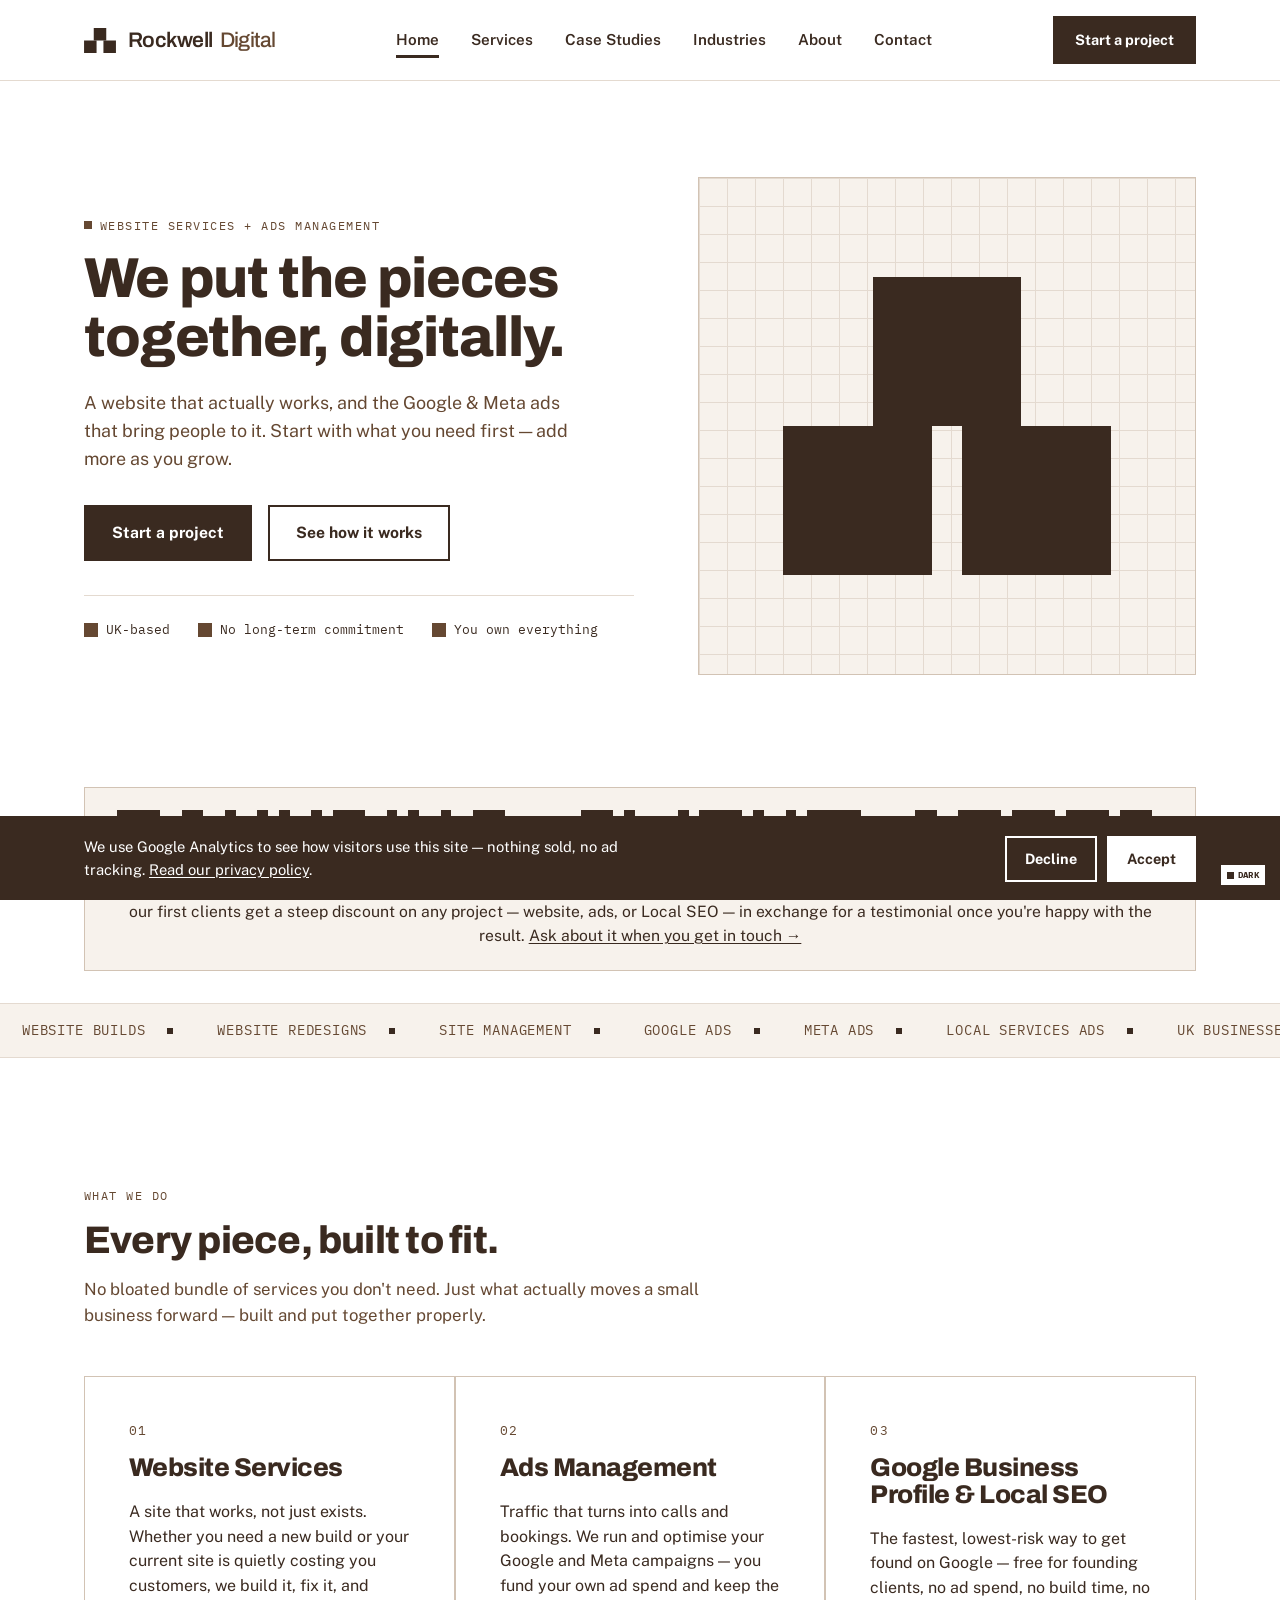
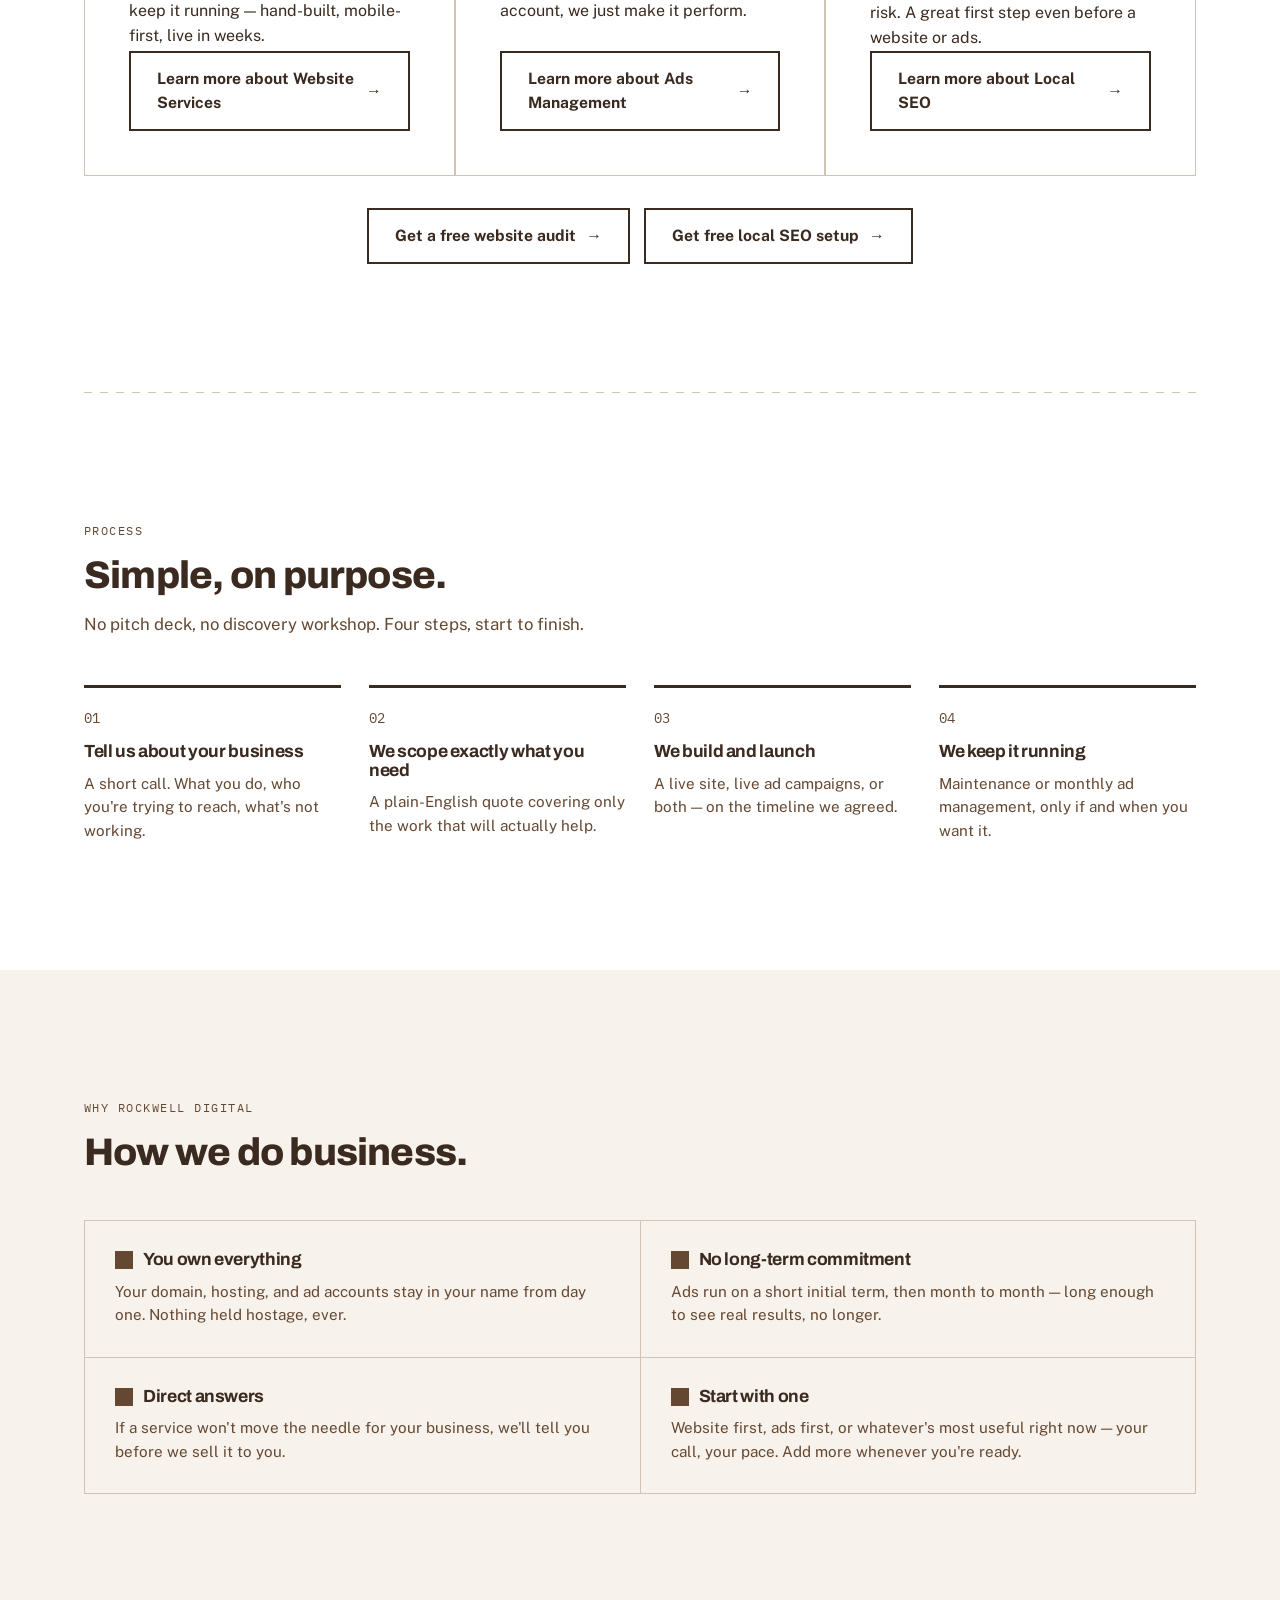
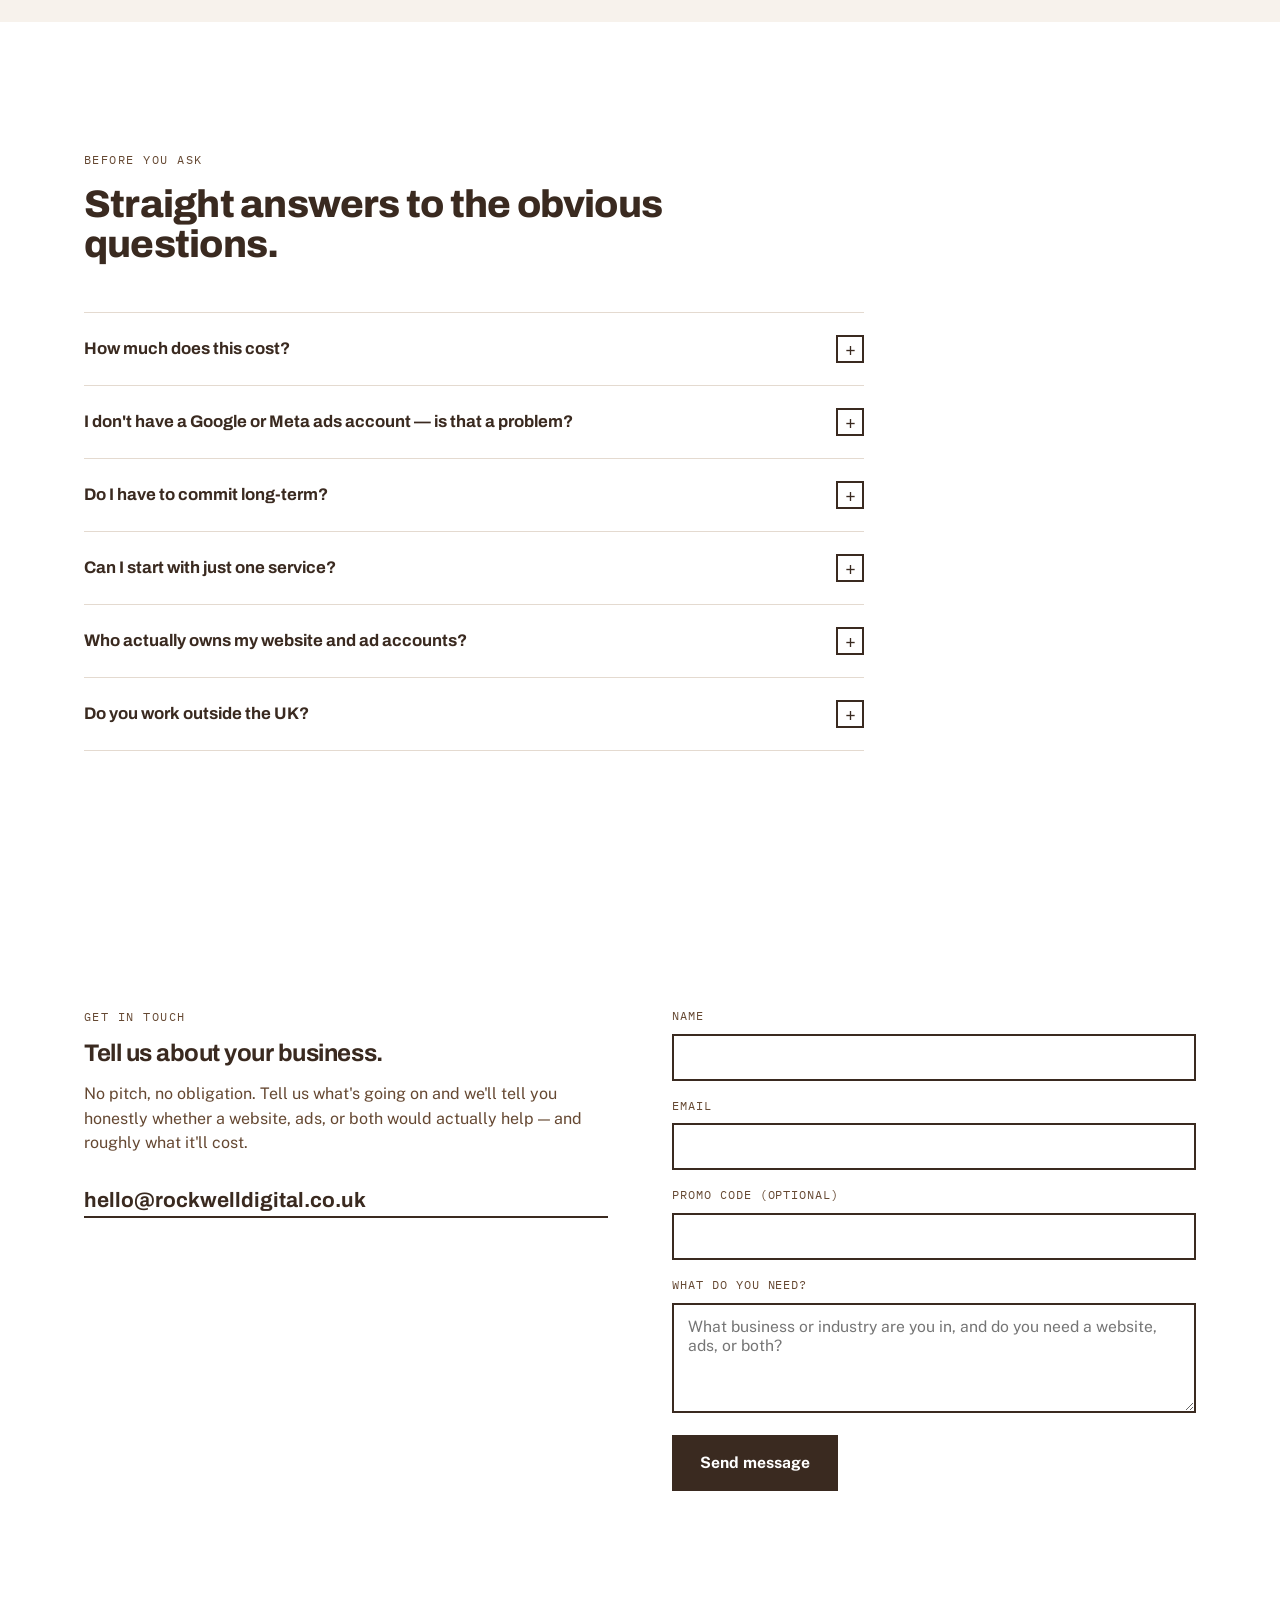
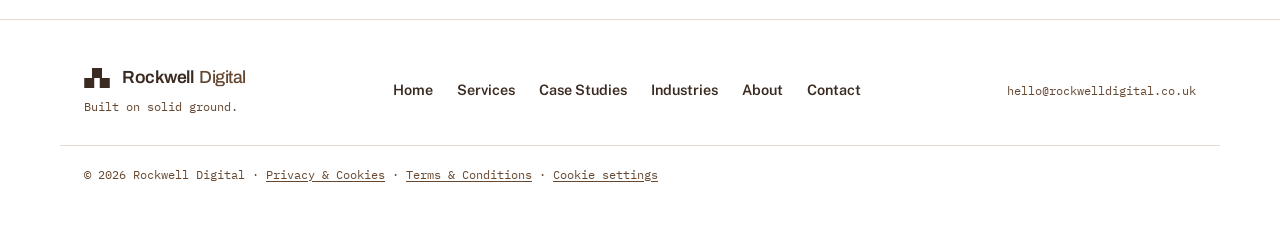
==== index.html @ e4e37cd5 "Update rockwell-digital" ====
<!doctype html>
<html lang="en">
<head>
  <meta charset="utf-8">
  <script>(function(){try{if(localStorage.getItem('rd-theme')==='dark'){document.documentElement.setAttribute('data-theme','dark');}}catch(e){}})();</script>
  <meta name="viewport" content="width=device-width, initial-scale=1">
  <title>Rockwell Digital — Website Services &amp; Ads Management</title>
  <meta name="description" content="Rockwell Digital builds websites that work and runs the Google &amp; Meta ads that bring people to them. UK-based, no long-term commitment, you own everything.">
  <link rel="preconnect" href="https://fonts.googleapis.com">
  <link rel="preconnect" href="https://fonts.gstatic.com" crossorigin>
  <link href="https://fonts.googleapis.com/css2?family=Archivo:wght@500;600;700;800;900&family=Public+Sans:wght@400;500;600;700&family=IBM+Plex+Mono:wght@400;500;600&display=swap" rel="stylesheet">
  <link rel="stylesheet" href="styles.css?v=34">
  <link rel="icon" href="favicon.svg" type="image/svg+xml">
</head>
<body>

  <a class="skip-link" href="#main">Skip to content</a>

  <div class="scroll-snake" aria-hidden="true"><div class="scroll-snake-fill" id="scrollFill"></div></div>

  <button class="theme-toggle" id="themeToggle" type="button" aria-pressed="false" aria-label="Switch to dark mode">
    <svg class="theme-toggle-icon" viewBox="0 0 10 10" aria-hidden="true"><rect width="10" height="10"></rect></svg>
    <span class="theme-toggle-label">Dark</span>
  </button>

  <header class="site-header">
    <div class="wrap header-inner">
      <a class="logo-lockup" href="#top" aria-label="Rockwell Digital home">
        <svg class="logo-mark" viewBox="0 0 102 80" aria-hidden="true">
          <rect class="b-left" x="0" y="40" width="40" height="40"></rect>
          <rect class="b-right" x="62" y="40" width="40" height="40"></rect>
          <rect class="b-top" x="31" y="0" width="40" height="40"></rect>
        </svg>
        <span class="logo-wordmark"><span class="w-rockwell">Rockwell</span><span class="w-digital">Digital</span></span>
      </a>
      <nav class="main-nav" id="mainNav" aria-label="Primary">
        <a href="index.html" aria-current="page">Home</a>
        <a href="services.html">Services</a>
        <a href="case-studies.html">Case Studies</a>
        <a href="industries.html">Industries</a>
        <a href="about.html">About</a>
        <a href="contact.html">Contact</a>
      </nav>
      <div class="header-actions">
        <a class="btn btn-primary header-cta" href="contact.html"><span class="cta-full">Start a project</span><span class="cta-short">Start</span></a>
        <button class="nav-toggle" id="navToggle" type="button" aria-expanded="false" aria-controls="mainNav" aria-label="Open menu">
          <span></span><span></span><span></span>
        </button>
      </div>
    </div>
  </header>

  <main id="main">

    <section class="hero" id="top">
      <div class="hero-rain" id="heroRain" aria-hidden="true"></div>
      <div class="wrap hero-inner">
        <div class="hero-copy">
          <p class="eyebrow">Website Services + Ads Management</p>
          <h1>We put the pieces together, digitally.</h1>
          <p class="hero-sub">A website that actually works, and the Google &amp; Meta ads that bring people to it. Start with what you need first — add more as you grow.</p>
          <div class="hero-actions">
            <a class="btn btn-primary" href="contact.html">Start a project</a>
            <a class="btn btn-secondary" href="#how">See how it works</a>
          </div>
          <div class="hero-facts">
            <span class="hero-fact"><svg viewBox="0 0 10 10" aria-hidden="true"><rect width="10" height="10"></rect></svg>UK-based</span>
            <span class="hero-fact"><svg viewBox="0 0 10 10" aria-hidden="true"><rect width="10" height="10"></rect></svg>No long-term commitment</span>
            <span class="hero-fact"><svg viewBox="0 0 10 10" aria-hidden="true"><rect width="10" height="10"></rect></svg>You own everything</span>
          </div>
        </div>
        <div class="hero-visual" aria-hidden="true">
          <div class="hero-blocks">
            <div class="hero-block" style="left:17%; top:50%; width:30%; height:30%"></div>
            <div class="hero-block b2" style="left:53%; top:50%; width:30%; height:30%"></div>
            <div class="hero-block b3" style="left:35%; top:20%; width:30%; height:30%"></div>
          </div>
        </div>
      </div>
    </section>

    <section class="why-footnote-banner">
      <div class="wrap">
        <div class="why-footnote-box">
          <p class="why-footnote"><strong class="offer-heading-fallback">Founding-client offer:</strong> our first clients get a steep discount on any project — website, ads, or Local SEO — in exchange for a testimonial once you're happy with the result. <a href="contact.html">Ask about it when you get in touch →</a></p>
        </div>
      </div>
    </section>

    <div class="marquee" aria-hidden="true">
      <div class="marquee-track" id="marqueeTrack">
        <span class="marquee-item">Website Builds</span><span class="marquee-item">Website Redesigns</span><span class="marquee-item">Site Management</span><span class="marquee-item">Google Ads</span><span class="marquee-item">Meta Ads</span><span class="marquee-item">Local Services Ads</span><span class="marquee-item">UK Businesses</span>
        <span class="marquee-item">Website Builds</span><span class="marquee-item">Website Redesigns</span><span class="marquee-item">Site Management</span><span class="marquee-item">Google Ads</span><span class="marquee-item">Meta Ads</span><span class="marquee-item">Local Services Ads</span><span class="marquee-item">UK Businesses</span>
      </div>
    </div>

    <section id="services">
      <div class="wrap">
        <div class="section-head reveal">
          <span class="section-tag">What we do</span>
          <h2>Every piece, built to fit.</h2>
          <p>No bloated bundle of services you don't need. Just what actually moves a small business forward — built and put together properly.</p>
        </div>
      </div>
      <div class="wrap">
        <div class="services-grid">
          <article class="service-card reveal">
            <span class="service-num">01</span>
            <h3>Website Services</h3>
            <p class="service-desc">A site that works, not just exists. Whether you need a new build or your current site is quietly costing you customers, we build it, fix it, and keep it running — hand-built, mobile-first, live in weeks.</p>
            <a class="btn btn-secondary" href="website-services.html">Learn more about Website Services <span aria-hidden="true">→</span></a>
          </article>
          <article class="service-card reveal">
            <span class="service-num">02</span>
            <h3>Ads Management</h3>
            <p class="service-desc">Traffic that turns into calls and bookings. We run and optimise your Google and Meta campaigns — you fund your own ad spend and keep the account, we just make it perform.</p>
            <a class="btn btn-secondary" href="ads-management.html">Learn more about Ads Management <span aria-hidden="true">→</span></a>
          </article>
          <article class="service-card reveal">
            <span class="service-num">03</span>
            <h3>Google Business Profile &amp; Local SEO</h3>
            <p class="service-desc">The fastest, lowest-risk way to get found on Google — free for founding clients, no ad spend, no build time, no risk. A great first step even before a website or ads.</p>
            <a class="btn btn-secondary" href="services.html#local-seo">Learn more about Local SEO <span aria-hidden="true">→</span></a>
          </article>
        </div>
        <div class="explore-row reveal">
          <a class="btn btn-secondary" href="contact.html?audit=1">Get a free website audit <span aria-hidden="true">→</span></a>
          <a class="btn btn-secondary" href="contact.html?gbp=1">Get free local SEO setup <span aria-hidden="true">→</span></a>
        </div>
      </div>
    </section>

    <div class="wrap"><div class="divider"></div></div>

    <section id="how">
      <div class="wrap">
        <div class="section-head reveal">
          <span class="section-tag">Process</span>
          <h2>Simple, on purpose.</h2>
          <p>No pitch deck, no discovery workshop. Four steps, start to finish.</p>
        </div>
        <div class="how-steps">
          <div class="how-step reveal">
            <span class="how-num">01</span>
            <h3>Tell us about your business</h3>
            <p>A short call. What you do, who you're trying to reach, what's not working.</p>
          </div>
          <div class="how-step reveal">
            <span class="how-num">02</span>
            <h3>We scope exactly what you need</h3>
            <p>A plain-English quote covering only the work that will actually help.</p>
          </div>
          <div class="how-step reveal">
            <span class="how-num">03</span>
            <h3>We build and launch</h3>
            <p>A live site, live ad campaigns, or both — on the timeline we agreed.</p>
          </div>
          <div class="how-step reveal">
            <span class="how-num">04</span>
            <h3>We keep it running</h3>
            <p>Maintenance or monthly ad management, only if and when you want it.</p>
          </div>
        </div>
      </div>
    </section>

    <section class="why">
      <div class="wrap">
        <div class="section-head reveal">
          <span class="section-tag">Why Rockwell Digital</span>
          <h2>How we do business.</h2>
        </div>
      </div>
      <div class="wrap">
        <div class="why-grid">
          <div class="why-card reveal">
            <h3><svg viewBox="0 0 10 10" aria-hidden="true"><rect width="10" height="10"></rect></svg>You own everything</h3>
            <p>Your domain, hosting, and ad accounts stay in your name from day one. Nothing held hostage, ever.</p>
          </div>
          <div class="why-card reveal">
            <h3><svg viewBox="0 0 10 10" aria-hidden="true"><rect width="10" height="10"></rect></svg>No long-term commitment</h3>
            <p>Ads run on a short initial term, then month to month — long enough to see real results, no longer.</p>
          </div>
          <div class="why-card reveal">
            <h3><svg viewBox="0 0 10 10" aria-hidden="true"><rect width="10" height="10"></rect></svg>Direct answers</h3>
            <p>If a service won't move the needle for your business, we'll tell you before we sell it to you.</p>
          </div>
          <div class="why-card reveal">
            <h3><svg viewBox="0 0 10 10" aria-hidden="true"><rect width="10" height="10"></rect></svg>Start with one</h3>
            <p>Website first, ads first, or whatever's most useful right now — your call, your pace. Add more whenever you're ready.</p>
          </div>
        </div>
      </div>
    </section>

    <section id="faq">
      <div class="wrap">
        <div class="section-head reveal">
          <span class="section-tag">Before you ask</span>
          <h2>Straight answers to the obvious questions.</h2>
        </div>
        <div class="faq-list reveal">
          <details class="faq-item">
            <summary>How much does this cost?</summary>
            <p>We give you a fixed quote after a short call — never an hourly guess or a surprise invoice. Pricing depends on scope, so tell us what you need and we'll tell you exactly what it costs before any work starts.</p>
          </details>
          <details class="faq-item">
            <summary>I don't have a Google or Meta ads account — is that a problem?</summary>
            <p>Not at all. We'll walk you through setting one up on your first call, using your own business email and card — takes about 15–20 minutes. You own the account from the moment it exists.</p>
          </details>
          <details class="faq-item">
            <summary>Do I have to commit long-term?</summary>
            <p>No. Website builds are a one-off project unless you want ongoing management, which runs month to month. Ads run on a short initial term — long enough to actually judge results — then month to month after that.</p>
          </details>
          <details class="faq-item">
            <summary>Can I start with just one service?</summary>
            <p>Yes. Most clients start with whichever one matters most right now. Add more whenever you're ready — there's no bundle requirement.</p>
          </details>
          <details class="faq-item">
            <summary>Who actually owns my website and ad accounts?</summary>
            <p>You do, always. Your domain, hosting, and ad accounts stay registered in your name from day one. If we ever part ways, you keep everything.</p>
          </details>
          <details class="faq-item">
            <summary>Do you work outside the UK?</summary>
            <p>We're UK-based and currently focused on UK small businesses. Get in touch anyway if you're elsewhere — we'll tell you honestly if it's a fit.</p>
          </details>
        </div>
      </div>
    </section>

    <section id="contact">
      <div class="wrap">
        <div class="contact-grid">
          <div class="contact-copy reveal">
            <span class="section-tag">Get in touch</span>
            <h2>Tell us about your business.</h2>
            <p>No pitch, no obligation. Tell us what's going on and we'll tell you honestly whether a website, ads, or both would actually help — and roughly what it'll cost.</p>
            <div class="contact-detail">
              <a href="mailto:hello@rockwelldigital.co.uk">hello@rockwelldigital.co.uk</a>
            </div>
          </div>
          <form class="contact-form reveal" id="contactForm">
            <div class="field">
              <label for="cf-name">Name</label>
              <input type="text" id="cf-name" name="name" required>
            </div>
            <div class="field">
              <label for="cf-email">Email</label>
              <input type="email" id="cf-email" name="email" required>
            </div>
            <div class="field">
              <label for="cf-promo">Promo code (optional)</label>
              <input type="text" id="cf-promo" name="promo" autocomplete="off">
            </div>
            <div class="field">
              <label for="cf-message">What do you need?</label>
              <textarea id="cf-message" name="message" required placeholder="What business or industry are you in, and do you need a website, ads, or both?"></textarea>
            </div>
            <button class="btn btn-primary" type="submit">Send message</button>
          </form>
        </div>
      </div>
    </section>

  </main>

  <footer class="site-footer">
    <div class="wrap footer-inner">
      <div class="footer-brand">
        <a class="logo-lockup" href="#top" aria-label="Rockwell Digital home">
          <svg class="logo-mark" viewBox="0 0 102 80" aria-hidden="true" style="width:26px;height:20px;">
            <rect x="0" y="40" width="40" height="40"></rect>
            <rect x="62" y="40" width="40" height="40"></rect>
            <rect x="31" y="0" width="40" height="40"></rect>
          </svg>
          <span class="logo-wordmark" style="font-size:1.1rem;"><span class="w-rockwell">Rockwell</span><span class="w-digital">Digital</span></span>
        </a>
        <p class="footer-tagline">Built on solid ground.</p>
      </div>
      <nav class="footer-nav" aria-label="Footer">
        <a href="index.html">Home</a>
        <a href="services.html">Services</a>
        <a href="case-studies.html">Case Studies</a>
        <a href="industries.html">Industries</a>
        <a href="about.html">About</a>
        <a href="contact.html">Contact</a>
      </nav>
      <p class="footer-meta">hello@rockwelldigital.co.uk</p>
    </div>
    <div class="wrap footer-legal">
      <p>© <span id="year"></span> Rockwell Digital · <a href="privacy.html">Privacy &amp; Cookies</a> · <a href="terms.html">Terms &amp; Conditions</a> · <button type="button" class="cookie-settings-link" id="cookieSettingsBtn">Cookie settings</button></p>
    </div>
  </footer>

  <script src="cookie-consent.js" defer></script>
  <script src="script.js?v=16" defer></script>
</body>
</html>
---- styles.css ----
/* ============================================================
   Rockwell Digital — tokens
   ============================================================ */
:root{
  --ink:        #3A2A20;   /* mark / "Rockwell" / primary text */
  --ink-deep:   #241811;   /* console bezel / always-dark sections (fixed, not theme-relative) */
  --clay:       #7A5B45;   /* "Digital" / decorative accent */
  --clay-text:  #654832;   /* accessible darker clay for inline text/links */
  --paper:      #FFFFFF;
  --paper-fixed:#FFFFFF;   /* always-white text for the always-dark Tetris console (never flips) */
  --linen:      #F7F2EC;
  --line:       #E4DAD0;
  --line-strong:#D2C3B4;

  --font-display: "Archivo", "Arial Black", sans-serif;
  --font-body:    "Public Sans", -apple-system, "Segoe UI", sans-serif;
  --font-mono:    "IBM Plex Mono", ui-monospace, "Consolas", monospace;

  --wrap: 1160px;
  --gap-section: clamp(72px, 10vw, 128px);

  --ease-snap: cubic-bezier(.2,.9,.25,1.35);
  --ease-out:  cubic-bezier(.16,1,.3,1);
}

:root[data-theme="dark"]{
  --ink:        #F2EAE0;
  --clay-text:  #C9A788;
  --paper:      #19130D;
  --linen:      #241A13;
  --line:       #372A20;
  --line-strong:#4A3A2C;
}

*, *::before, *::after{ box-sizing: border-box; }
html{ scroll-behavior: smooth; }
@media (prefers-reduced-motion: reduce){
  html{ scroll-behavior: auto; }
  *, *::before, *::after{ animation-duration: 0.001ms !important; animation-iteration-count: 1 !important; transition-duration: 0.001ms !important; scroll-behavior: auto !important; }
}

body{
  margin: 0;
  background: var(--paper);
  color: var(--ink);
  font-family: var(--font-body);
  font-size: 16px;
  line-height: 1.55;
  -webkit-font-smoothing: antialiased;
  overflow-x: hidden;
}

h1,h2,h3{
  font-family: var(--font-display);
  color: var(--ink);
  margin: 0;
  letter-spacing: -0.02em;
  line-height: 1.05;
}
p{ margin: 0; }
a{ color: inherit; }
img{ max-width: 100%; display: block; }
button{ font: inherit; }

::selection{ background: var(--ink); color: var(--paper); }

:focus-visible{
  outline: 3px solid var(--clay-text);
  outline-offset: 3px;
  border-radius: 2px;
}

.wrap{
  max-width: var(--wrap);
  margin: 0 auto;
  padding: 0 24px;
}

.skip-link{
  position: absolute;
  left: -999px;
  top: auto;
  background: var(--ink);
  color: var(--paper);
  padding: 12px 20px;
  z-index: 1000;
  font-family: var(--font-mono);
  font-size: 0.85rem;
}
.skip-link:focus{ left: 16px; top: 16px; }

.eyebrow{
  font-family: var(--font-mono);
  font-size: 0.78rem;
  letter-spacing: 0.12em;
  text-transform: uppercase;
  color: var(--clay-text);
  display: inline-flex;
  align-items: center;
  gap: 8px;
  margin: 0 0 14px;
}
.eyebrow::before{
  content: "";
  width: 8px; height: 8px;
  background: var(--clay-text);
  display: inline-block;
}

.section-tag{
  font-family: var(--font-mono);
  font-size: 0.78rem;
  letter-spacing: 0.12em;
  text-transform: uppercase;
  color: var(--clay-text);
  display: block;
  margin-bottom: 14px;
}

/* ============================================================
   Buttons — retro "snap" hover
   ============================================================ */
.btn{
  display: inline-flex;
  align-items: center;
  gap: 10px;
  padding: 14px 26px;
  font-family: var(--font-body);
  font-weight: 700;
  font-size: 0.98rem;
  text-decoration: none;
  border: 2px solid var(--ink);
  cursor: pointer;
  transition: transform 140ms steps(3, end), background-color 140ms var(--ease-out), color 140ms var(--ease-out);
}
.btn-primary{
  background: var(--ink);
  color: var(--paper);
}
.btn-primary:hover{
  background: var(--clay-text);
  border-color: var(--clay-text);
  transform: translate(-2px,-2px);
}
.btn-secondary{
  background: transparent;
  color: var(--ink);
}
.btn-secondary:hover{
  background: var(--ink);
  color: var(--paper);
  transform: translate(-2px,-2px);
}
.btn:active{ transform: translate(0,0); }

/* ============================================================
   Scroll progress — snake segments
   ============================================================ */
.scroll-snake{
  position: fixed;
  top: 0; left: 0;
  height: 5px;
  width: 100%;
  z-index: 900;
  background: transparent;
  pointer-events: none;
}
.scroll-snake-fill{
  height: 100%;
  width: 0%;
  background-image: repeating-linear-gradient(
    to right,
    var(--ink) 0px, var(--ink) 14px,
    transparent 14px, transparent 18px
  );
  transition: width 80ms linear;
}

/* ============================================================
   Header
   ============================================================ */
.site-header{
  position: sticky;
  top: 0;
  z-index: 800;
  background: rgba(255,255,255,0.92);
  backdrop-filter: blur(8px);
  border-bottom: 1px solid var(--line);
}
:root[data-theme="dark"] .site-header{
  background: rgba(25,19,13,0.92);
}
.header-inner{
  display: flex;
  align-items: center;
  justify-content: space-between;
  gap: 24px;
  padding-top: 16px;
  padding-bottom: 16px;
}

.logo-lockup{
  display: inline-flex;
  align-items: center;
  gap: 12px;
  text-decoration: none;
}
.logo-mark{
  width: 32px;
  height: 25px;
  flex-shrink: 0;
}
.logo-mark rect{ fill: var(--ink); }
.logo-wordmark{
  font-family: var(--font-display);
  font-size: 1.32rem;
  letter-spacing: -0.025em;
  white-space: nowrap;
}
.logo-wordmark .w-rockwell{ font-weight: 600; color: var(--ink); }
.logo-wordmark .w-digital{ font-weight: 500; color: var(--clay-text); margin-left: 0.32em; }

.main-nav{
  display: flex;
  gap: 32px;
  font-size: 0.95rem;
  font-weight: 600;
}
.main-nav a{
  text-decoration: none;
  color: var(--ink);
  position: relative;
  padding: 4px 0;
}
.main-nav a::after{
  content: "";
  position: absolute;
  left: 0; bottom: -2px;
  width: 0; height: 3px;
  background: var(--clay-text);
  transition: width 160ms var(--ease-out);
}
.main-nav a:hover::after{ width: 100%; }
.main-nav a[aria-current="page"]::after{ width: 100%; background: var(--ink); }

.header-actions{ display: flex; align-items: center; gap: 16px; }
.header-cta{ padding: 11px 20px; font-size: 0.9rem; white-space: nowrap; }
.cta-short{ display: none; }

.theme-toggle{
  position: fixed;
  right: 14px;
  bottom: 14px;
  z-index: 950;
  display: inline-flex;
  align-items: center;
  gap: 4px;
  height: 22px;
  padding: 0 6px;
  background: var(--paper);
  border: 1px solid var(--ink);
  cursor: pointer;
  font-family: var(--font-mono);
  font-size: 0.56rem;
  font-weight: 700;
  letter-spacing: 0.04em;
  text-transform: uppercase;
  color: var(--ink);
  white-space: nowrap;
  transition: transform 140ms steps(3, end), background-color 140ms var(--ease-out), color 140ms var(--ease-out);
}
.theme-toggle:hover{
  background: var(--ink);
  color: var(--paper);
  transform: translate(-2px,-2px);
}
.theme-toggle-icon{ width: 7px; height: 7px; flex-shrink: 0; }
.theme-toggle-icon rect{ fill: var(--ink); }
.theme-toggle:hover .theme-toggle-icon rect{ fill: var(--paper); }
.theme-toggle:active{ transform: translate(0,0); }

.nav-toggle{
  display: none;
  flex-direction: column;
  justify-content: center;
  gap: 5px;
  width: 36px;
  height: 36px;
  padding: 0;
  background: transparent;
  border: 2px solid var(--ink);
  cursor: pointer;
}
.nav-toggle span{
  display: block;
  width: 16px;
  height: 2px;
  margin: 0 auto;
  background: var(--ink);
  transition: transform 160ms var(--ease-out), opacity 160ms var(--ease-out);
}
.nav-toggle[aria-expanded="true"] span:nth-child(1){ transform: translateY(7px) rotate(45deg); }
.nav-toggle[aria-expanded="true"] span:nth-child(2){ opacity: 0; }
.nav-toggle[aria-expanded="true"] span:nth-child(3){ transform: translateY(-7px) rotate(-45deg); }

@keyframes markDrop{
  0%{ transform: translateY(-40px); opacity: 0; }
  60%{ transform: translateY(4px); opacity: 1; }
  100%{ transform: translateY(0); opacity: 1; }
}
.logo-mark rect{
  animation: markDrop 560ms var(--ease-snap) both;
}
.logo-mark .b-left{ animation-delay: 0ms; }
.logo-mark .b-right{ animation-delay: 90ms; }
.logo-mark .b-top{ animation-delay: 200ms; }

/* ============================================================
   Hero
   ============================================================ */
.hero{
  position: relative;
  padding: clamp(56px, 8vw, 96px) 0 clamp(48px, 7vw, 80px);
  overflow: hidden;
}
.hero-inner{
  display: grid;
  grid-template-columns: minmax(0,1.05fr) minmax(0,0.95fr);
  gap: clamp(32px, 5vw, 64px);
  align-items: center;
}
.hero-copy h1{
  font-size: clamp(2.4rem, 4.4vw, 3.6rem);
  font-weight: 800;
  max-width: 15ch;
}
.hero-sub{
  margin-top: 22px;
  font-size: 1.12rem;
  color: var(--clay-text);
  max-width: 46ch;
}
.hero-actions{
  display: flex;
  gap: 16px;
  flex-wrap: wrap;
  margin-top: 32px;
}
.hero-facts{
  display: flex;
  flex-wrap: wrap;
  gap: 10px 28px;
  margin-top: 34px;
  padding-top: 24px;
  border-top: 1px solid var(--line);
}
.hero-fact{
  display: flex;
  align-items: center;
  gap: 8px;
  font-family: var(--font-mono);
  font-size: 0.82rem;
  color: var(--ink);
}
.hero-fact svg{ width: 14px; height: 14px; flex-shrink: 0; }
.hero-fact svg rect{ fill: var(--clay-text); }

.hero-visual{
  position: relative;
  aspect-ratio: 1 / 1;
  background:
    linear-gradient(var(--line) 1px, transparent 1px),
    linear-gradient(90deg, var(--line) 1px, transparent 1px),
    var(--linen);
  background-size: 28px 28px, 28px 28px, 100% 100%;
  border: 1px solid var(--line-strong);
}
.hero-blocks{
  position: absolute;
  inset: 0;
}
.hero-block{
  position: absolute;
  background: var(--ink);
  animation: heroDrop 900ms var(--ease-snap) both;
}
.hero-block.b2{ animation-delay: 750ms; }
.hero-block.b3{ animation-delay: 1500ms; }
@keyframes heroDrop{
  0%{ transform: translateY(-160%); opacity: 0; }
  62%{ transform: translateY(6%); opacity: 1; }
  100%{ transform: translateY(0); opacity: 1; }
}
@media (prefers-reduced-motion: reduce){
  .hero-block{ animation: none; }
}

.hero-rain{
  position: absolute;
  inset: 0;
  pointer-events: none;
  overflow: hidden;
}
.rain-block{
  position: absolute;
  top: -30px;
  width: 14px; height: 14px;
  background: var(--ink);
  opacity: 0.07;
  animation: rainFall linear infinite;
}
@keyframes rainFall{
  to{ transform: translateY(560px); }
}
@media (prefers-reduced-motion: reduce){
  .rain-block{ animation: none; display: none; }
}

/* ============================================================
   Marquee
   ============================================================ */
.marquee{
  border-top: 1px solid var(--line);
  border-bottom: 1px solid var(--line);
  overflow: hidden;
  white-space: nowrap;
  background: var(--linen);
}
.marquee-track{
  display: inline-flex;
  align-items: center;
  animation: marqueeScroll 34s linear infinite;
}
@keyframes marqueeScroll{
  from{ transform: translateX(0); }
  to{ transform: translateX(-50%); }
}
.marquee-item{
  font-family: var(--font-mono);
  font-size: 0.85rem;
  letter-spacing: 0.06em;
  text-transform: uppercase;
  color: var(--clay-text);
  padding: 16px 22px;
  display: inline-flex;
  align-items: center;
  gap: 22px;
}
.marquee-item::after{
  content: "";
  width: 6px; height: 6px;
  background: var(--ink);
  display: inline-block;
}
@media (prefers-reduced-motion: reduce){
  .marquee-track{ animation: none; }
}

/* ============================================================
   Reveal-on-scroll
   ============================================================ */
.reveal{
  opacity: 0;
  transform: translateY(22px);
  transition: opacity 620ms var(--ease-out), transform 620ms var(--ease-snap);
}
.reveal.is-visible{
  opacity: 1;
  transform: translateY(0);
}
@media (prefers-reduced-motion: reduce){
  .reveal{ opacity: 1; transform: none; transition: none; }
}

/* ============================================================
   Section shells
   ============================================================ */
section{ padding: var(--gap-section) 0; }
.section-head{
  max-width: 62ch;
  margin-bottom: 48px;
}
.section-head h2{
  font-size: clamp(1.8rem, 3vw, 2.5rem);
  font-weight: 800;
}
.section-head p{
  margin-top: 16px;
  font-size: 1.05rem;
  color: var(--clay-text);
}
.divider{
  height: 1px;
  background: repeating-linear-gradient(to right, var(--line-strong) 0, var(--line-strong) 8px, transparent 8px, transparent 16px);
}

/* ============================================================
   Services (2 cards — this business does two things)
   ============================================================ */
.services-grid{
  display: grid;
  grid-template-columns: repeat(3, 1fr);
  gap: 2px;
  background: var(--line-strong);
  border: 1px solid var(--line-strong);
}
.service-card{
  background: var(--paper);
  padding: clamp(28px, 4vw, 44px);
  display: flex;
  flex-direction: column;
}
.service-num{
  font-family: var(--font-mono);
  font-size: 0.8rem;
  color: var(--clay-text);
  letter-spacing: 0.1em;
}
.service-card h3{
  font-size: 1.6rem;
  margin-top: 14px;
  font-weight: 800;
}
.service-tagline{
  color: var(--clay-text);
  font-weight: 600;
  margin-top: 8px;
}
.service-desc{
  margin-top: 18px;
  color: var(--ink);
}
.service-list{
  list-style: none;
  padding: 0;
  margin: 24px 0 20px;
  display: flex;
  flex-direction: column;
  gap: 12px;
}
.service-list li{
  display: flex;
  gap: 12px;
  align-items: flex-start;
  font-size: 0.96rem;
}
.service-list svg{ width: 16px; height: 16px; flex-shrink: 0; margin-top: 3px; }
.service-list svg rect{ fill: var(--ink); }
.service-card .btn{ margin-top: auto; align-self: flex-start; }

/* ============================================================
   How it works
   ============================================================ */
.how-steps{
  display: grid;
  grid-template-columns: repeat(4, 1fr);
  gap: 28px;
}
.steps-3{ grid-template-columns: repeat(3, 1fr); }
.how-step{
  padding-top: 20px;
  border-top: 3px solid var(--ink);
}
.how-num{
  font-family: var(--font-mono);
  font-size: 0.85rem;
  color: var(--clay-text);
  display: block;
  margin-bottom: 14px;
}
.how-step h3{
  font-size: 1.1rem;
  font-weight: 700;
}
.how-step p{
  margin-top: 10px;
  color: var(--clay-text);
  font-size: 0.95rem;
}

/* ============================================================
   Why
   ============================================================ */
.why{ background: var(--linen); }
.why-grid{
  display: grid;
  grid-template-columns: repeat(2, 1fr);
  gap: 1px;
  background: var(--line-strong);
  border: 1px solid var(--line-strong);
}
.why-card{
  background: var(--linen);
  padding: 30px;
}
.why-card h3{
  font-size: 1.1rem;
  font-weight: 700;
  display: flex;
  align-items: center;
  gap: 10px;
}
.why-card h3 svg{ width: 18px; height: 18px; flex-shrink: 0; }
.why-card h3 svg rect{ fill: var(--clay-text); }
.why-card p{
  margin-top: 10px;
  color: var(--clay-text);
  font-size: 0.95rem;
}
.why-footnote{
  margin-top: 28px;
  font-size: 1.02rem;
  color: var(--ink);
}
.why-footnote a{ text-decoration: underline; text-underline-offset: 2px; }

/* Founding-client offer box (Home + Contact) */
.why-footnote-banner{ padding: 32px 0; }
.why-footnote-box{
  position: relative;
  overflow: hidden;
  background: var(--linen);
  border: 1px solid var(--line-strong);
  padding: 22px 32px;
}
.why-footnote-box .why-footnote{
  position: relative;
  z-index: 1;
  margin-top: 0;
  font-size: 0.98rem;
  text-align: center;
  opacity: 0;
  animation: offerTextIn 480ms var(--ease-out) both;
  animation-delay: 1000ms;
}
.offer-heading-fallback{
  position: absolute;
  width: 1px; height: 1px;
  padding: 0; margin: -1px;
  overflow: hidden;
  clip: rect(0,0,0,0);
  white-space: nowrap;
  border: 0;
}
.offer-heading-cubes{
  display: grid;
  width: 100%;
  margin: 0 auto 14px;
  position: relative;
  z-index: 1;
  pointer-events: none;
}
.offer-heading-cube{
  background: var(--ink);
  opacity: 0;
  transform: var(--cube-from);
  animation: offerCubeIn 520ms var(--ease-snap) both;
  animation-delay: var(--cube-delay, 0ms);
}
@keyframes offerCubeIn{
  0%{ transform: var(--cube-from); opacity: 0; }
  55%{ opacity: 1; }
  100%{ transform: translateY(0); opacity: 1; }
}
@keyframes offerTextIn{
  from{ opacity: 0; transform: translateY(6px); }
  to{ opacity: 1; transform: translateY(0); }
}
@media (prefers-reduced-motion: reduce){
  .offer-heading-cubes{ display: none; }
  .offer-heading-fallback{
    position: static; width: auto; height: auto; padding: 0; margin: 0;
    overflow: visible; clip: auto; white-space: normal; border: 0;
  }
  .why-footnote-box .why-footnote{ animation: none; opacity: 1; transform: none; }
}

/* ============================================================
   Industries grid (reuses .why-card for cells)
   ============================================================ */
.industries-grid{
  display: grid;
  grid-template-columns: repeat(4, 1fr);
  gap: 1px;
  background: var(--line-strong);
  border: 1px solid var(--line-strong);
}

/* ============================================================
   Explore links row (Home page cross-links to Industries/Resources)
   ============================================================ */
.explore-row{
  display: flex;
  flex-wrap: wrap;
  justify-content: center;
  gap: 14px;
  margin-top: 32px;
}

/* ============================================================
   Closing CTA banner (service/industries/resources pages)
   ============================================================ */
.cta-banner{ text-align: center; }
.cta-banner .section-head{ max-width: 640px; margin: 0 auto; }
.cta-banner .btn{ margin-top: 8px; }

/* ============================================================
   FAQ
   ============================================================ */
.faq-list{
  max-width: 780px;
  border-top: 1px solid var(--line);
}
.faq-item{
  border-bottom: 1px solid var(--line);
}
.faq-item summary{
  cursor: pointer;
  list-style: none;
  padding: 22px 0;
  display: flex;
  align-items: center;
  justify-content: space-between;
  gap: 20px;
  font-family: var(--font-display);
  font-weight: 700;
  font-size: 1.05rem;
  color: var(--ink);
}
.faq-item summary::-webkit-details-marker{ display: none; }
.faq-item summary::after{
  content: "+";
  flex-shrink: 0;
  width: 28px;
  height: 28px;
  border: 2px solid var(--ink);
  display: flex;
  align-items: center;
  justify-content: center;
  font-size: 1.1rem;
  font-weight: 400;
  transition: transform 160ms var(--ease-out);
}
.faq-item[open] summary::after{ content: "–"; }
.faq-item p{
  padding: 0 0 24px;
  max-width: 62ch;
  color: var(--clay-text);
}
.faq-item p:has(+ .guide-list){ padding-bottom: 12px; }
.guide-list{
  list-style: none;
  padding: 0;
  margin: 0 0 20px;
  max-width: 62ch;
  display: flex;
  flex-direction: column;
  gap: 10px;
}
.guide-list li{
  display: flex;
  gap: 10px;
  align-items: flex-start;
  font-size: 0.96rem;
  color: var(--clay-text);
}
.guide-list svg{ width: 14px; height: 14px; flex-shrink: 0; margin-top: 4px; }
.guide-list svg rect{ fill: var(--ink); }
.faq-item summary:focus-visible{ outline-offset: 6px; }

/* ============================================================
   Sub-page hero (About / service detail pages)
   ============================================================ */
.page-hero{
  position: relative;
  overflow: hidden;
  padding: clamp(48px, 7vw, 80px) 0 clamp(40px, 6vw, 64px);
  border-bottom: 1px solid var(--line);
}
.page-hero h1{
  font-size: clamp(2.1rem, 4vw, 3rem);
  font-weight: 800;
  max-width: 20ch;
}
.page-hero .hero-sub{ margin-top: 18px; max-width: 56ch; }
.page-hero .hero-actions{ margin-top: 28px; }

/* Deliverables list (service detail pages) */
.deliverables{
  list-style: none;
  padding: 0;
  margin: 0;
  display: grid;
  grid-template-columns: repeat(2, 1fr);
  gap: 16px 32px;
}
.deliverables li{
  display: flex;
  gap: 12px;
  align-items: flex-start;
  font-size: 1rem;
  padding-bottom: 16px;
  border-bottom: 1px solid var(--line);
}
.deliverables svg{ width: 16px; height: 16px; flex-shrink: 0; margin-top: 4px; }
.deliverables svg rect{ fill: var(--ink); }
.audit-cta{ margin-top: 32px; }

/* Empty state (Work page, before real case studies/testimonials exist) */
.empty-state{
  border: 2px dashed var(--line-strong);
  padding: clamp(32px, 5vw, 48px) clamp(20px, 4vw, 32px);
  text-align: center;
}
.empty-state-tag{
  display: inline-block;
  font-family: var(--font-mono);
  font-size: 0.78rem;
  letter-spacing: 0.12em;
  text-transform: uppercase;
  color: var(--clay-text);
  margin-bottom: 14px;
}
.empty-state p{
  max-width: 560px;
  margin: 0 auto;
  font-size: 1.02rem;
  color: var(--ink);
}

/* Quick facts strip (About page) */
.quick-facts{
  display: grid;
  grid-template-columns: repeat(4, 1fr);
  gap: 1px;
  background: var(--line-strong);
  border: 1px solid var(--line-strong);
}
.quick-fact{
  background: var(--linen);
  padding: 24px;
}
.quick-fact-label{
  font-family: var(--font-mono);
  font-size: 0.72rem;
  letter-spacing: 0.1em;
  text-transform: uppercase;
  color: var(--clay-text);
  display: block;
}
.quick-fact-value{
  font-family: var(--font-display);
  font-weight: 700;
  font-size: 1.05rem;
  margin-top: 8px;
  display: block;
}

/* ============================================================
   Founder (About page)
   ============================================================ */
.founder-card{
  display: flex;
  gap: clamp(28px, 4vw, 48px);
  background: var(--linen);
  border: 1px solid var(--line-strong);
  padding: clamp(28px, 4vw, 44px);
  align-items: flex-start;
}
.founder-photo{
  flex-shrink: 0;
  width: 220px;
  height: 220px;
  background:
    linear-gradient(var(--line) 1px, transparent 1px),
    linear-gradient(90deg, var(--line) 1px, transparent 1px);
  background-size: 20px 20px;
  background-color: var(--paper);
  border: 1px solid var(--line-strong);
  padding: 8px;
}
.founder-photo img{
  width: 100%;
  height: 100%;
  object-fit: cover;
  object-position: center 20%;
  display: block;
}
.founder-copy .eyebrow{ margin-bottom: 10px; }
.founder-copy h3{
  font-size: clamp(1.5rem, 2.4vw, 1.9rem);
  font-weight: 800;
  margin-bottom: 16px;
}
.founder-copy p{
  color: var(--clay-text);
  max-width: 62ch;
}
.founder-creds{
  display: flex;
  flex-direction: column;
  gap: 10px;
  margin: 22px 0;
}
.founder-cred{
  display: flex;
  align-items: center;
  gap: 8px;
  font-family: var(--font-mono);
  font-size: 0.8rem;
  color: var(--ink);
}
.founder-cred svg{ width: 12px; height: 12px; flex-shrink: 0; }
.founder-cred svg rect{ fill: var(--clay-text); }
.founder-skills{
  border-top: 1px solid var(--line);
  padding-top: 18px;
  margin-bottom: 26px;
}
.founder-skills-label{
  font-family: var(--font-mono);
  font-size: 0.72rem;
  letter-spacing: 0.1em;
  text-transform: uppercase;
  color: var(--clay-text);
  display: block;
  margin-bottom: 8px;
}
.founder-skills p{
  color: var(--clay-text);
  font-size: 0.92rem;
  max-width: 62ch;
}

/* ============================================================
   Play / Tetris section
   ============================================================ */
.play{ background: var(--ink-deep); color: var(--paper-fixed); padding: 20px 0 28px; }
.play .section-tag{ color: #C7A98A; }
.play .section-head{ margin-bottom: 10px; }
.play .section-head h2{ color: var(--paper-fixed); }
.play .section-head p{ color: #CBB9A9; }

.game-shell{
  display: flex;
  flex-direction: column;
  align-items: center;
  gap: 8px;
}
.game-board-wrap{
  background: #2E2118;
  border: 3px solid #4A3A2C;
  padding: 8px;
  border-radius: 6px;
  box-shadow: inset 0 0 0 1px #1C130D;
  max-width: 620px;
  width: 100%;
  margin: 0 auto;
}
#tetris-canvas{
  display: block;
  background: #F7F2EC;
  image-rendering: pixelated;
  width: 100%;
  height: auto;
  aspect-ratio: 620 / 135;
}
.game-panel{
  display: flex;
  flex-wrap: wrap;
  align-items: center;
  justify-content: center;
  gap: 24px;
  width: 100%;
}
.game-panel-left{
  display: flex;
  flex-wrap: wrap;
  align-items: center;
  justify-content: center;
  gap: 10px;
}
.game-panel-right{
  display: flex;
  align-items: center;
}
.game-stat{
  background: #2E2118;
  border: 1px solid #4A3A2C;
  padding: 8px 12px;
  border-radius: 4px;
}
.game-stat-label{
  font-family: var(--font-mono);
  font-size: 0.72rem;
  letter-spacing: 0.1em;
  text-transform: uppercase;
  color: #C7A98A;
  display: block;
}
.game-stat-value{
  font-family: var(--font-mono);
  font-size: 1.2rem;
  font-weight: 700;
  color: var(--paper-fixed);
  margin-top: 2px;
  display: block;
}
.next-piece-wrap{
  background: #2E2118;
  border: 1px solid #4A3A2C;
  border-radius: 4px;
  padding: 8px 12px;
}
#next-canvas{
  display: block;
  margin-top: 6px;
  background: #F7F2EC;
  width: 56px;
  height: 56px;
}
.game-controls{
  display: flex;
  flex-direction: row;
  gap: 10px;
}
.game-btn{
  background: transparent;
  border: 2px solid #6B563F;
  color: var(--paper-fixed);
  padding: 8px 14px;
  font-family: var(--font-body);
  font-weight: 700;
  font-size: 0.9rem;
  cursor: pointer;
  transition: transform 140ms steps(3,end), background-color 140ms var(--ease-out);
}
.game-btn:hover{ background: #4A3A2C; transform: translate(-2px,-2px); }
.game-hint{
  text-align: left;
  font-family: var(--font-mono);
  font-size: 0.78rem;
  color: #A88E76;
  line-height: 1.7;
  border-left: 1px solid #4A3A2C;
  padding-left: 24px;
}
.game-message{
  width: 100%;
  text-align: center;
  font-size: 0.92rem;
  color: #E7D9C8;
  min-height: 1.4em;
}

.touch-controls{
  display: none;
  grid-template-columns: repeat(4, 1fr);
  gap: 8px;
  margin-top: 4px;
}
.touch-controls button{
  background: #2E2118;
  border: 1px solid #6B563F;
  color: var(--paper-fixed);
  padding: 14px 0;
  font-size: 1.1rem;
  font-family: var(--font-mono);
}

.play-footer-note{
  margin-top: 40px;
  text-align: center;
  color: #CBB9A9;
  font-size: 0.98rem;
}
.play-footer-note a{
  color: var(--paper-fixed);
  text-decoration: underline;
  text-underline-offset: 3px;
}

.play-teaser{
  display: inline-flex;
  align-items: center;
  gap: 8px;
  margin-top: 0;
  padding: 8px 14px;
  border: 2px solid #6B563F;
  font-family: var(--font-mono);
  font-size: 0.82rem;
  color: #E7D9C8;
}
.play-teaser-dot{
  width: 8px; height: 8px;
  background: #C7A98A;
  display: inline-block;
  flex-shrink: 0;
}
.play-down-hint{
  margin-top: 10px;
  font-family: var(--font-mono);
  font-size: 0.78rem;
  color: #A88E76;
}

/* ============================================================
   Win modal (Tetris marketing gimmick)
   ============================================================ */
.win-modal{
  border: 2px solid var(--ink);
  padding: 0;
  margin: auto;
  max-width: 420px;
  width: calc(100% - 48px);
  background: var(--paper);
  color: var(--ink);
}
.win-modal::backdrop{
  background: rgba(36, 24, 17, 0.62);
}
.win-modal[open]{
  animation: winModalIn 420ms var(--ease-snap) both;
}
@keyframes winModalIn{
  0%{ transform: translateY(24px) scale(0.98); opacity: 0; }
  100%{ transform: translateY(0) scale(1); opacity: 1; }
}
@media (prefers-reduced-motion: reduce){
  .win-modal[open]{ animation: none; }
}

.win-modal-inner{
  position: relative;
  padding: 32px 28px 28px;
  display: flex;
  flex-direction: column;
  gap: 14px;
}
.win-modal-close{
  position: absolute;
  top: 14px; right: 14px;
  width: 32px; height: 32px;
  border: 2px solid var(--ink);
  background: transparent;
  color: var(--ink);
  font-size: 1.1rem;
  line-height: 1;
  cursor: pointer;
  display: flex;
  align-items: center;
  justify-content: center;
}
.win-modal-close:hover{ background: var(--ink); color: var(--paper); }
.win-modal-inner h2{
  font-size: 1.6rem;
  font-weight: 800;
}
.win-modal-inner p{
  color: var(--clay-text);
  font-size: 1rem;
}
.win-modal-code{
  align-self: flex-start;
  font-family: var(--font-mono);
  font-weight: 700;
  font-size: 1.1rem;
  letter-spacing: 0.06em;
  border: 2px solid var(--ink);
  padding: 8px 16px;
  background: var(--linen);
}
.win-modal-choices{
  display: flex;
  flex-direction: column;
  gap: 10px;
}
.win-modal-choice{
  display: flex;
  align-items: center;
  justify-content: space-between;
  flex-wrap: wrap;
  gap: 8px 14px;
  width: 100%;
  padding: 14px 16px;
  border: 2px solid var(--ink);
  background: transparent;
  color: var(--ink);
  cursor: pointer;
  text-align: left;
  font-family: var(--font-body);
  transition: transform 140ms steps(3, end), background-color 140ms var(--ease-out);
}
.win-modal-choice:hover{
  background: var(--ink);
  transform: translate(-2px,-2px);
}
.win-modal-choice:active{ transform: translate(0,0); }
.win-modal-choice .win-modal-code{ align-self: center; }
.win-modal-choice-label{
  font-weight: 700;
  font-size: 1rem;
  transition: color 140ms var(--ease-out);
}
.win-modal-choice:hover .win-modal-choice-label{ color: var(--paper); }
.win-modal-actions{
  display: flex;
  gap: 12px;
  flex-wrap: wrap;
  margin-top: 6px;
}

/* ============================================================
   Contact
   ============================================================ */
.contact-grid{
  display: grid;
  grid-template-columns: 1fr 1fr;
  gap: clamp(32px, 5vw, 64px);
  align-items: start;
}
.contact-copy p{
  color: var(--clay-text);
  margin-top: 16px;
}
.contact-detail{
  margin-top: 28px;
  display: flex;
  flex-direction: column;
  gap: 6px;
}
.contact-detail a{
  font-family: var(--font-display);
  font-weight: 700;
  font-size: 1.3rem;
  text-decoration: none;
  border-bottom: 2px solid var(--ink);
}
.contact-form{
  display: flex;
  flex-direction: column;
  gap: 16px;
}
.field{
  display: flex;
  flex-direction: column;
  gap: 8px;
}
.field label{
  font-family: var(--font-mono);
  font-size: 0.75rem;
  letter-spacing: 0.08em;
  text-transform: uppercase;
  color: var(--clay-text);
}
.field input, .field textarea{
  border: 2px solid var(--ink);
  padding: 12px 14px;
  font-family: var(--font-body);
  font-size: 0.98rem;
  background: var(--paper);
  color: var(--ink);
}
.field textarea{ resize: vertical; min-height: 110px; }
.field input:focus, .field textarea:focus{ outline: 3px solid var(--clay-text); outline-offset: 2px; }
.contact-form .btn{ align-self: flex-start; margin-top: 6px; }

/* ============================================================
   Footer
   ============================================================ */
.site-footer{
  border-top: 1px solid var(--line);
  padding: 44px 0;
}
.footer-inner{
  display: flex;
  justify-content: space-between;
  align-items: center;
  flex-wrap: wrap;
  gap: 20px;
}
.footer-brand{
  display: flex;
  flex-direction: column;
  gap: 6px;
}
.footer-tagline{
  font-family: var(--font-mono);
  font-size: 0.78rem;
  color: var(--clay-text);
  margin: 0;
}
.footer-nav{
  display: flex;
  flex-wrap: wrap;
  gap: 12px 24px;
  font-size: 0.9rem;
  font-weight: 600;
}
.footer-nav a{ text-decoration: none; }
.footer-meta{
  font-family: var(--font-mono);
  font-size: 0.78rem;
  color: var(--clay-text);
  text-align: right;
}

.footer-legal{
  margin-top: 28px;
  padding-top: 20px;
  border-top: 1px solid var(--line);
}
.footer-legal p{
  margin: 0;
  font-family: var(--font-mono);
  font-size: 0.74rem;
  color: var(--clay-text);
}
.footer-legal a{
  color: var(--clay-text);
  text-decoration: underline;
  text-underline-offset: 2px;
}
.footer-legal a:hover{ color: var(--ink); }

/* Plain-text legal pages (Privacy, Terms) */
.legal-content{
  max-width: 70ch;
  padding: 8px 0 72px;
}
.legal-content h2{
  font-size: 1.25rem;
  font-weight: 700;
  margin: 40px 0 12px;
}
.legal-content h2:first-child{ margin-top: 0; }
.legal-content p{
  margin: 0 0 16px;
  color: var(--ink);
  line-height: 1.65;
}
.legal-content ul{
  margin: 0 0 16px;
  padding-left: 22px;
}
.legal-content li{
  margin-bottom: 8px;
  line-height: 1.6;
}

/* ============================================================
   Cookie consent banner
   ============================================================ */
.cookie-banner{
  position: fixed;
  left: 0; right: 0; bottom: 0;
  z-index: 900;
  background: var(--ink);
  color: var(--paper);
  border-top: 2px solid var(--ink);
}
.cookie-banner-inner{
  display: flex;
  flex-wrap: wrap;
  align-items: center;
  justify-content: space-between;
  gap: 16px;
  padding: 18px 24px;
}
.cookie-banner-inner p{
  margin: 0;
  color: var(--paper);
  font-size: 0.92rem;
  max-width: 62ch;
}
.cookie-banner-inner a{ color: var(--paper); text-decoration: underline; text-underline-offset: 2px; }
.cookie-banner-actions{ display: flex; gap: 10px; flex-shrink: 0; }
.cookie-banner-actions .btn{ padding: 10px 18px; font-size: 0.9rem; }
.cookie-banner-actions .btn-primary{ background: var(--paper); color: var(--ink); border-color: var(--paper); }
.cookie-banner-actions .btn-primary:hover{ background: var(--clay-text); border-color: var(--clay-text); color: var(--paper); }
.cookie-banner-actions .btn-secondary{ color: var(--paper); border-color: var(--paper); }
.cookie-banner-actions .btn-secondary:hover{ background: var(--paper); color: var(--ink); }

.cookie-settings-link{
  background: none;
  border: none;
  padding: 0;
  margin: 0;
  font: inherit;
  color: inherit;
  text-decoration: underline;
  text-underline-offset: 2px;
  cursor: pointer;
}

/* ============================================================
   Responsive
   ============================================================ */
@media (max-width: 920px){
  .hero-inner{ grid-template-columns: 1fr; }
  .hero-visual{ order: -1; max-width: 420px; margin: 0 auto; }
  .how-steps{ grid-template-columns: repeat(2, 1fr); }
  .why-grid{ grid-template-columns: 1fr; }
  .industries-grid{ grid-template-columns: repeat(2, 1fr); }
  .services-grid{ grid-template-columns: 1fr; }
  .contact-grid{ grid-template-columns: 1fr; }
  .quick-facts{ grid-template-columns: repeat(2, 1fr); }
  .founder-card{ flex-direction: column; align-items: center; text-align: center; }
  .founder-copy p{ max-width: none; }
  .founder-creds{ justify-content: center; }
  .game-panel{ flex-direction: column; gap: 20px; }
  .game-panel-left{ max-width: 360px; }
  .game-hint{ border-left: none; padding-left: 0; text-align: center; }
}

@media (max-width: 720px){
  .wrap{ padding: 0 16px; }
  .how-steps{ grid-template-columns: 1fr; }
  .deliverables{ grid-template-columns: 1fr; }
  .quick-facts{ grid-template-columns: 1fr; }
  .industries-grid{ grid-template-columns: 1fr; }
  .header-cta{ padding: 10px 14px; }
  .cta-full{ display: none; }
  .cta-short{ display: inline; }
  .touch-controls{ display: grid; }

  .nav-toggle{ display: flex; }
  .main-nav{
    display: flex;
    flex-direction: column;
    gap: 0;
    position: absolute;
    top: 100%;
    left: 0;
    right: 0;
    background: var(--paper);
    border-bottom: 1px solid var(--line);
    max-height: 0;
    overflow: hidden;
    transition: max-height 220ms var(--ease-out);
  }
  .main-nav.is-open{ max-height: 400px; }
  .main-nav a{
    padding: 16px 24px;
    border-top: 1px solid var(--line);
  }
  .main-nav a::after{ display: none; }
  .header-inner{ position: relative; }
}

@media (max-width: 480px){
  .hero-facts{ flex-direction: column; gap: 10px; }
  .footer-inner{ flex-direction: column; align-items: flex-start; }
  .footer-meta{ text-align: left; }
  .cookie-banner-inner{ flex-direction: column; align-items: stretch; text-align: center; }
  .cookie-banner-actions{ justify-content: center; }
}
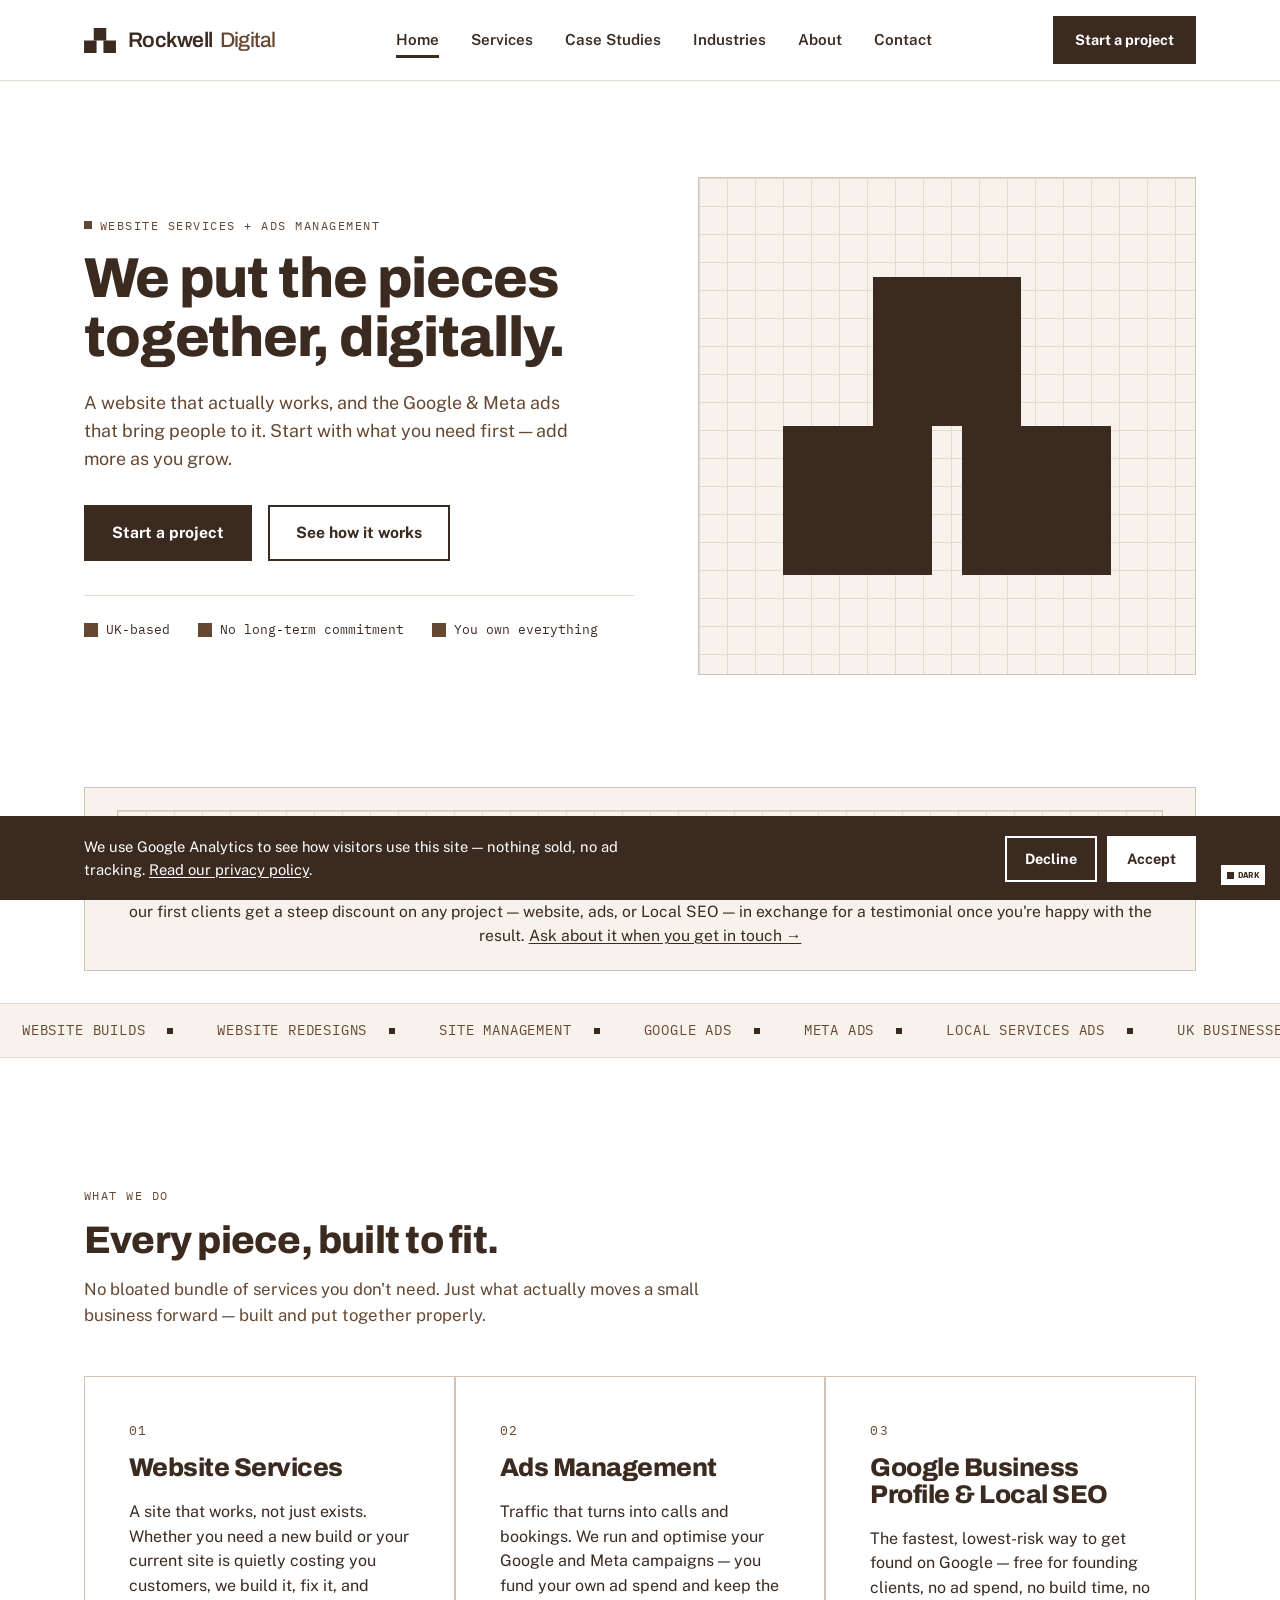
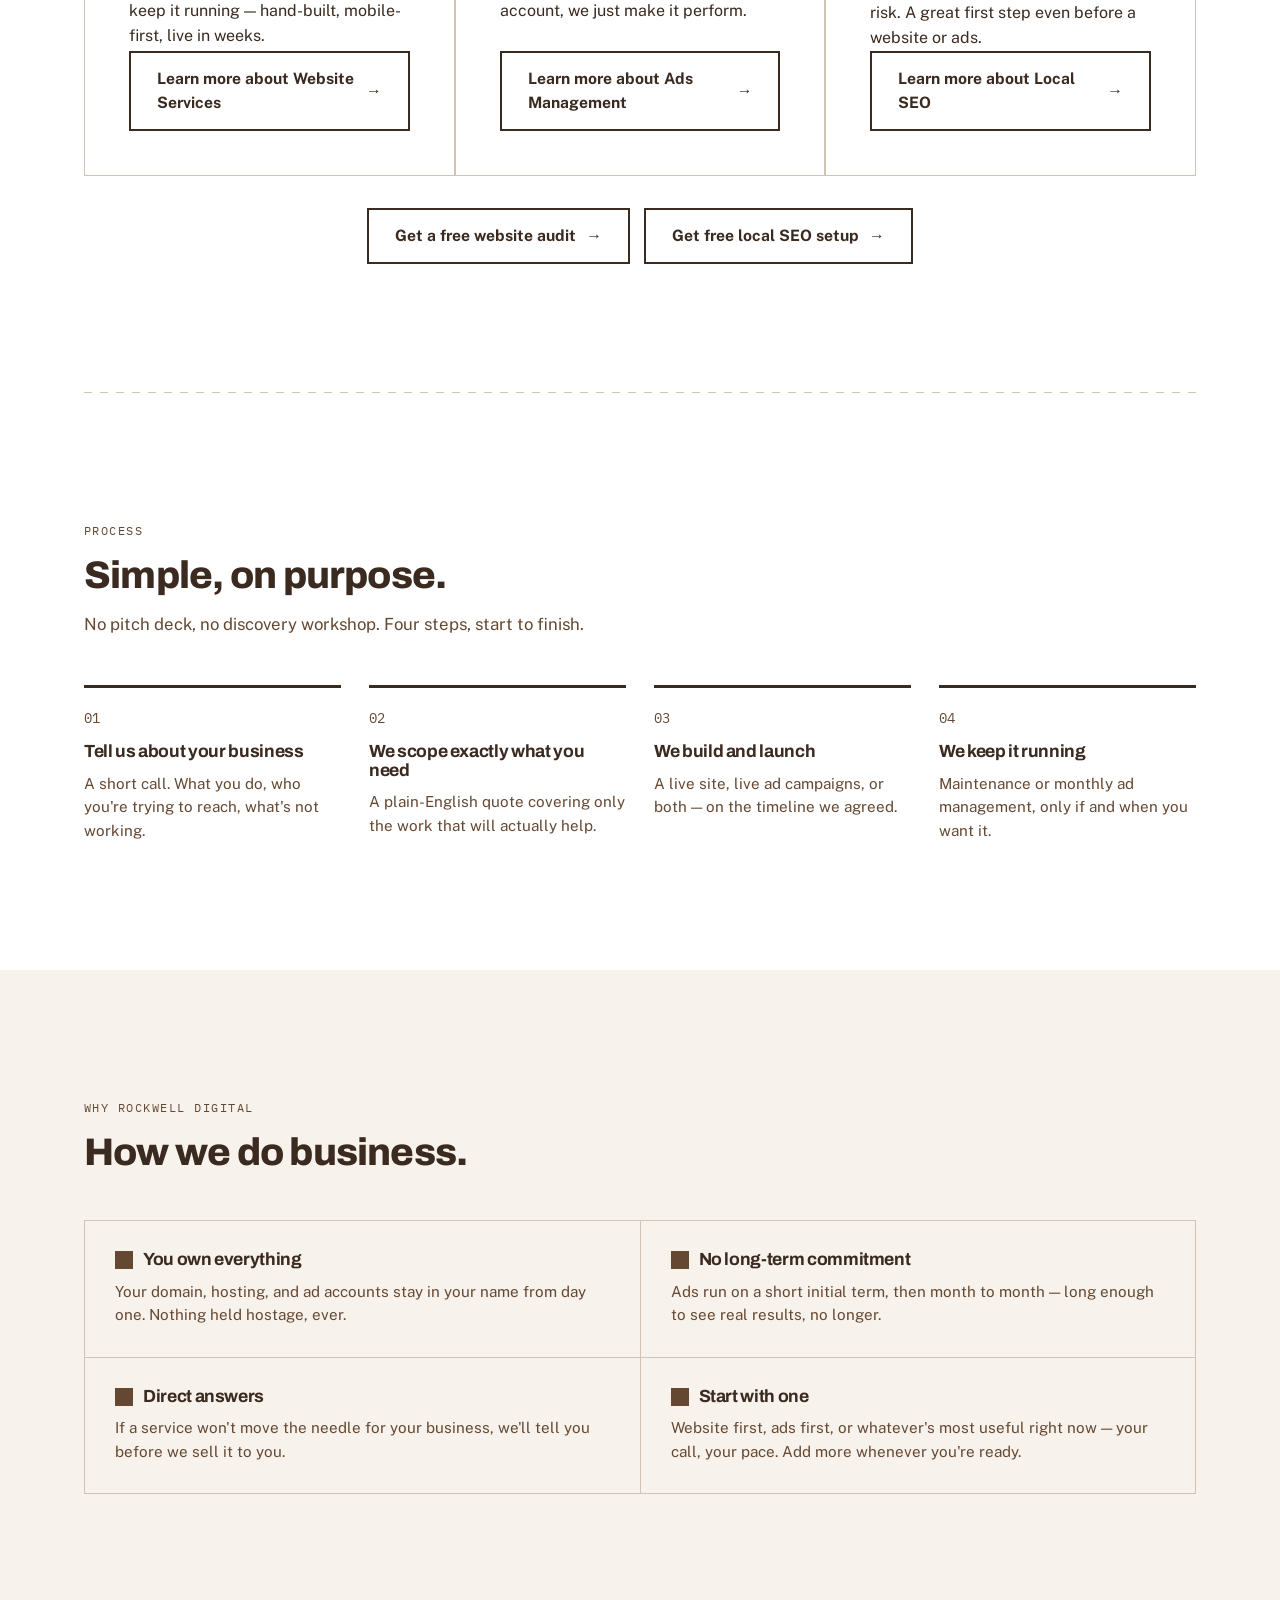
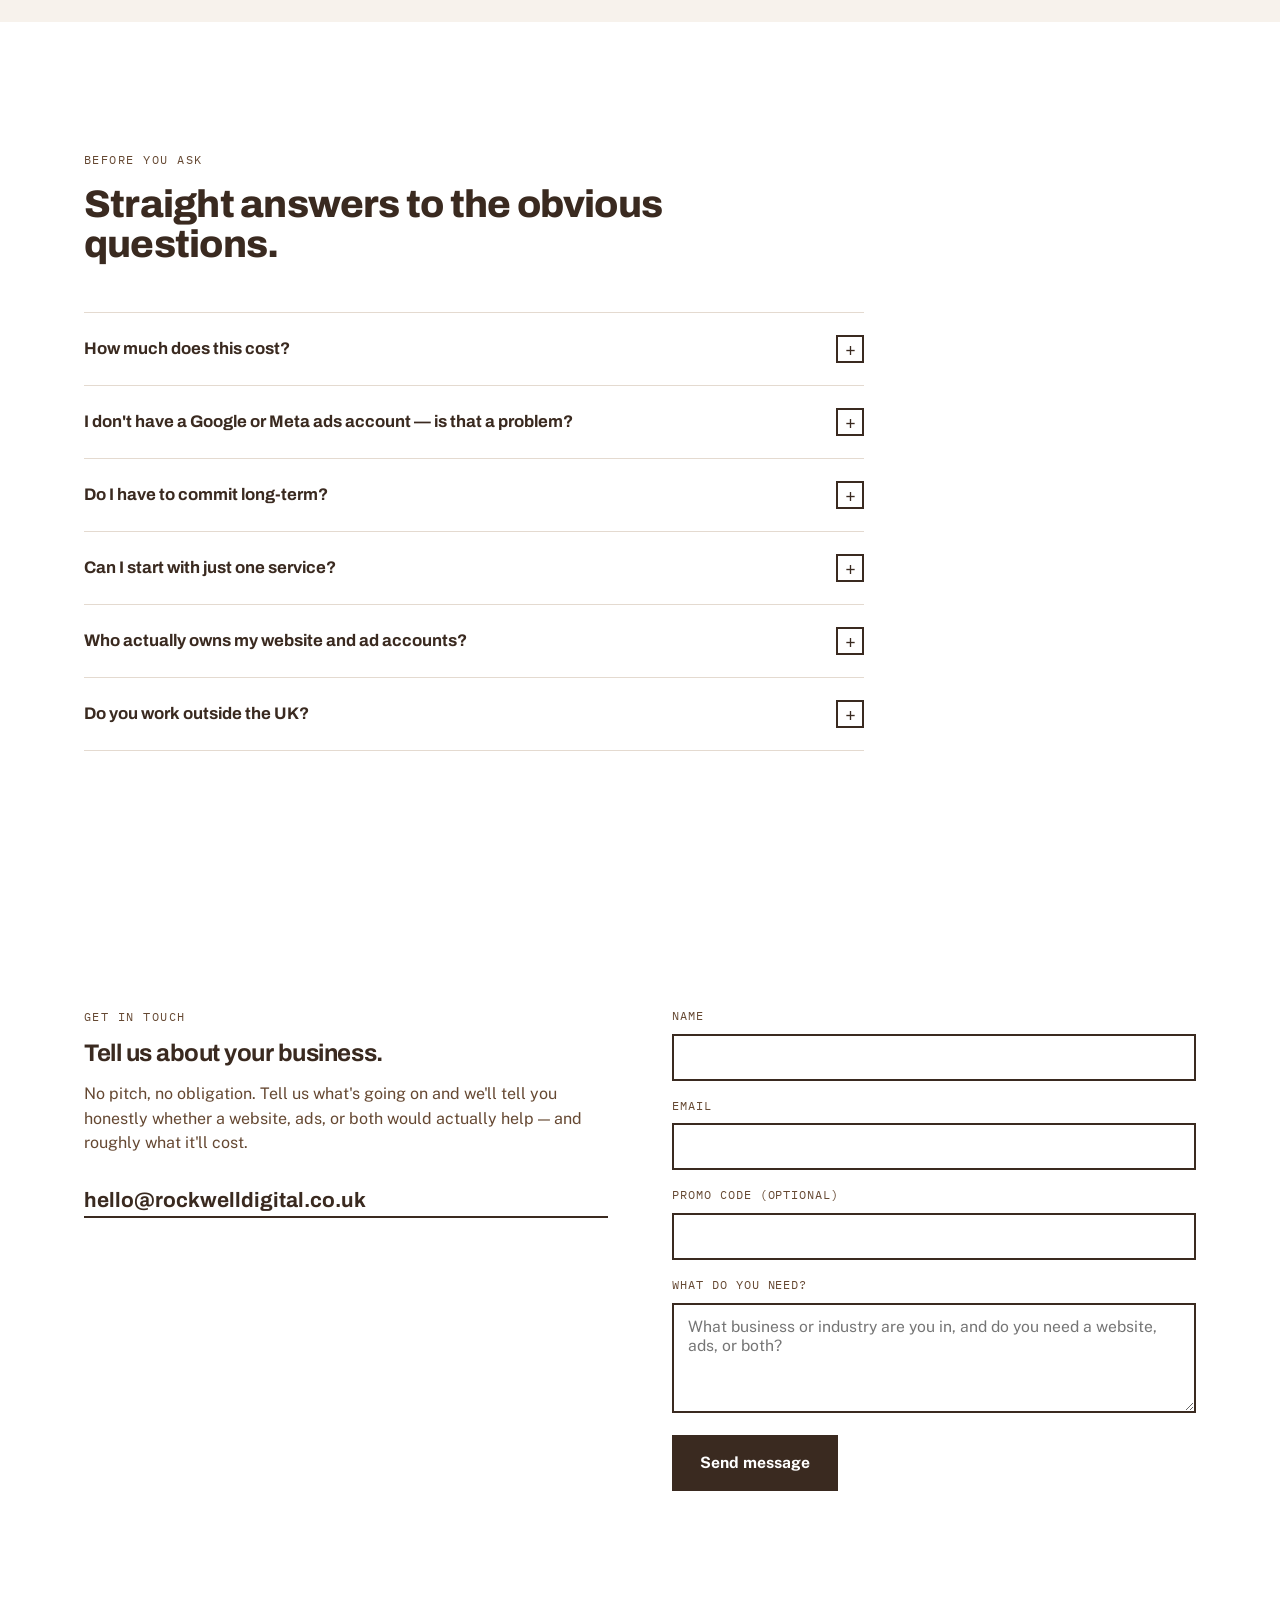
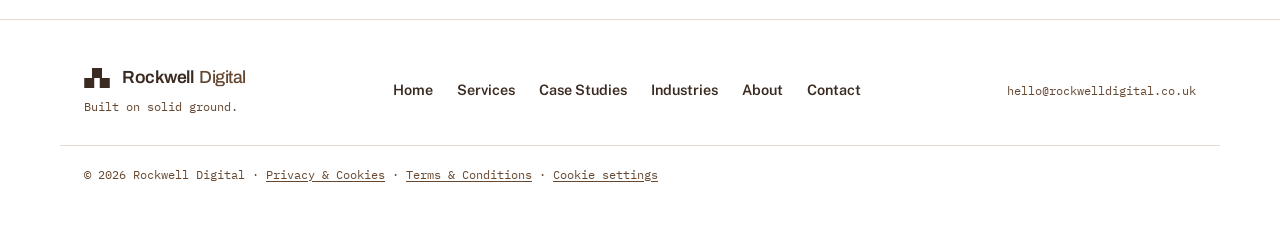
==== commit 60750942: "Update rockwell-digital" ====
--- a/index.html
+++ b/index.html
@@ -9,7 +9,7 @@
   <link rel="preconnect" href="https://fonts.googleapis.com">
   <link rel="preconnect" href="https://fonts.gstatic.com" crossorigin>
   <link href="https://fonts.googleapis.com/css2?family=Archivo:wght@500;600;700;800;900&family=Public+Sans:wght@400;500;600;700&family=IBM+Plex+Mono:wght@400;500;600&display=swap" rel="stylesheet">
-  <link rel="stylesheet" href="styles.css?v=34">
+  <link rel="stylesheet" href="styles.css?v=35">
   <link rel="icon" href="favicon.svg" type="image/svg+xml">
 </head>
 <body>
--- a/styles.css
+++ b/styles.css
@@ -645,10 +645,18 @@
 .offer-heading-cubes{
   display: grid;
   width: 100%;
+  box-sizing: border-box;
   margin: 0 auto 14px;
+  padding: 10px;
   position: relative;
   z-index: 1;
   pointer-events: none;
+  border: 1px solid var(--line-strong);
+  background:
+    linear-gradient(var(--line) 1px, transparent 1px),
+    linear-gradient(90deg, var(--line) 1px, transparent 1px),
+    var(--linen);
+  background-size: 28px 28px, 28px 28px, 100% 100%;
 }
 .offer-heading-cube{
   background: var(--ink);
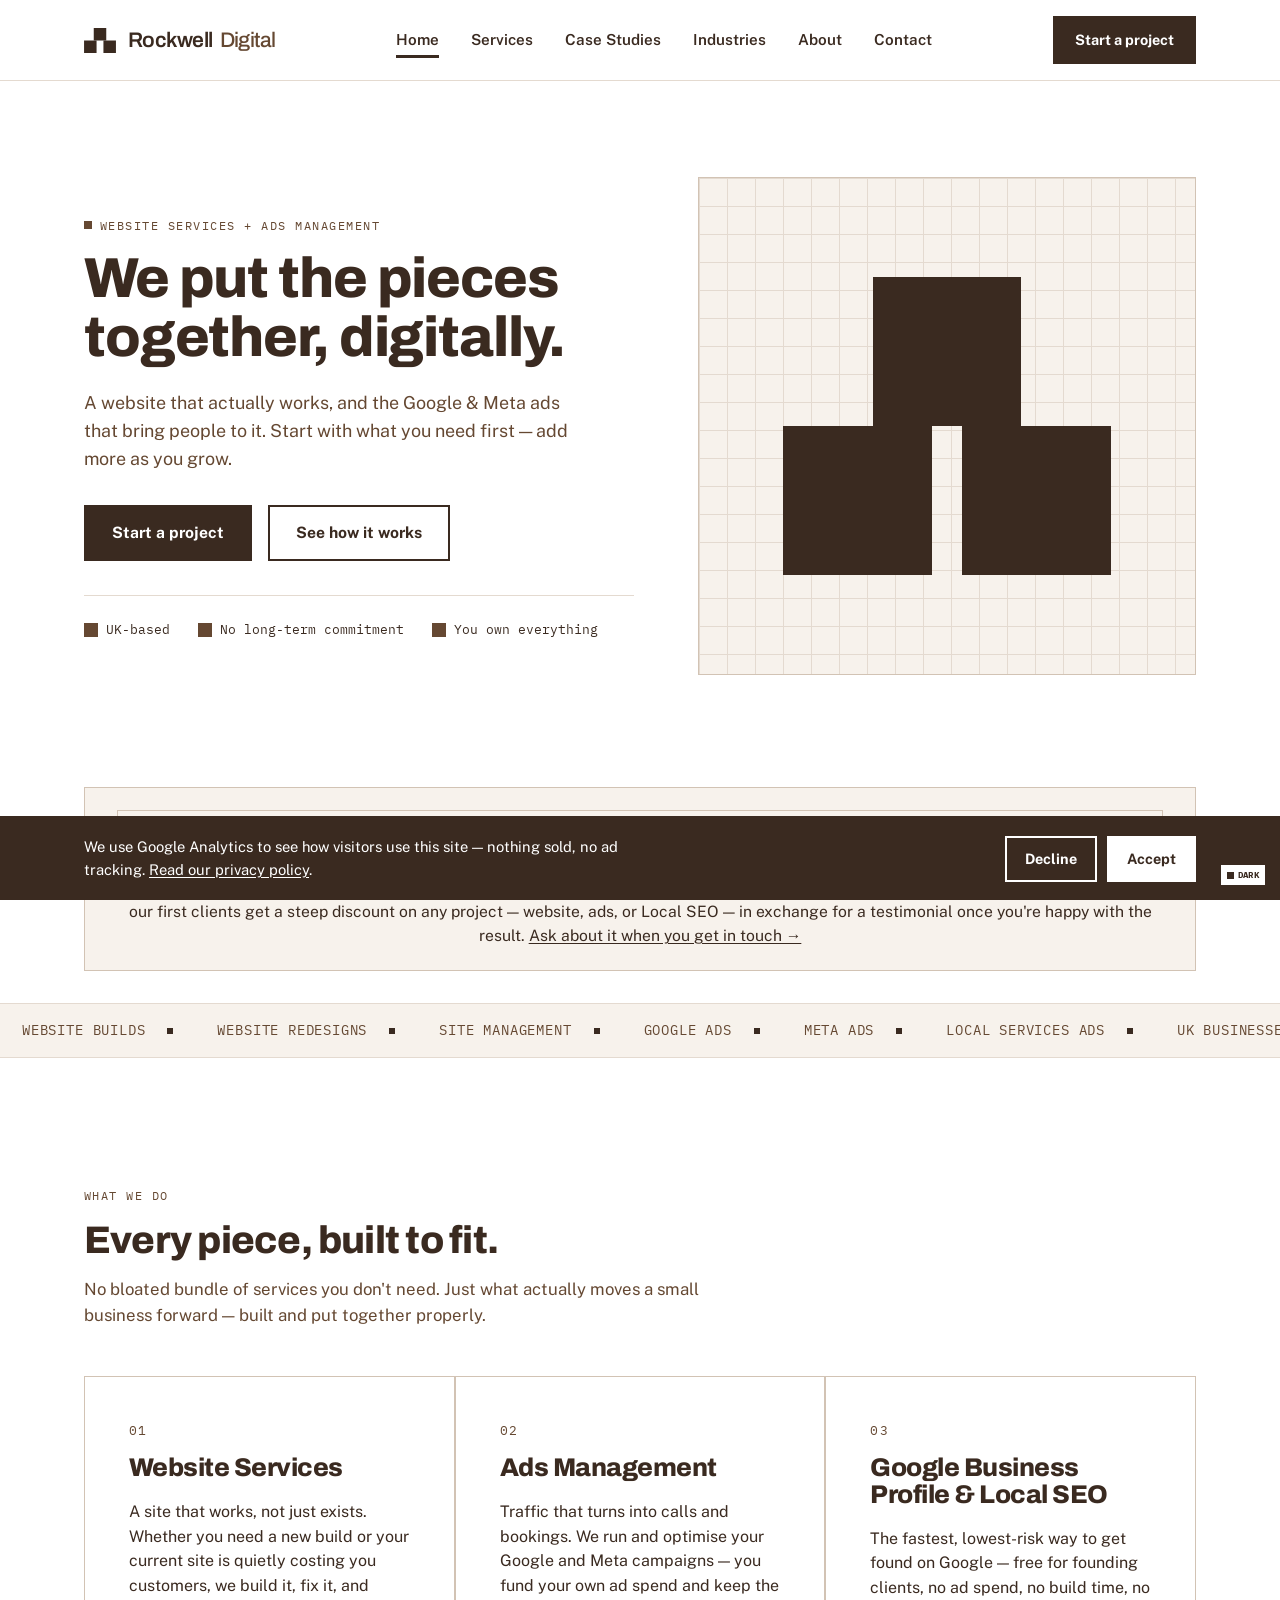
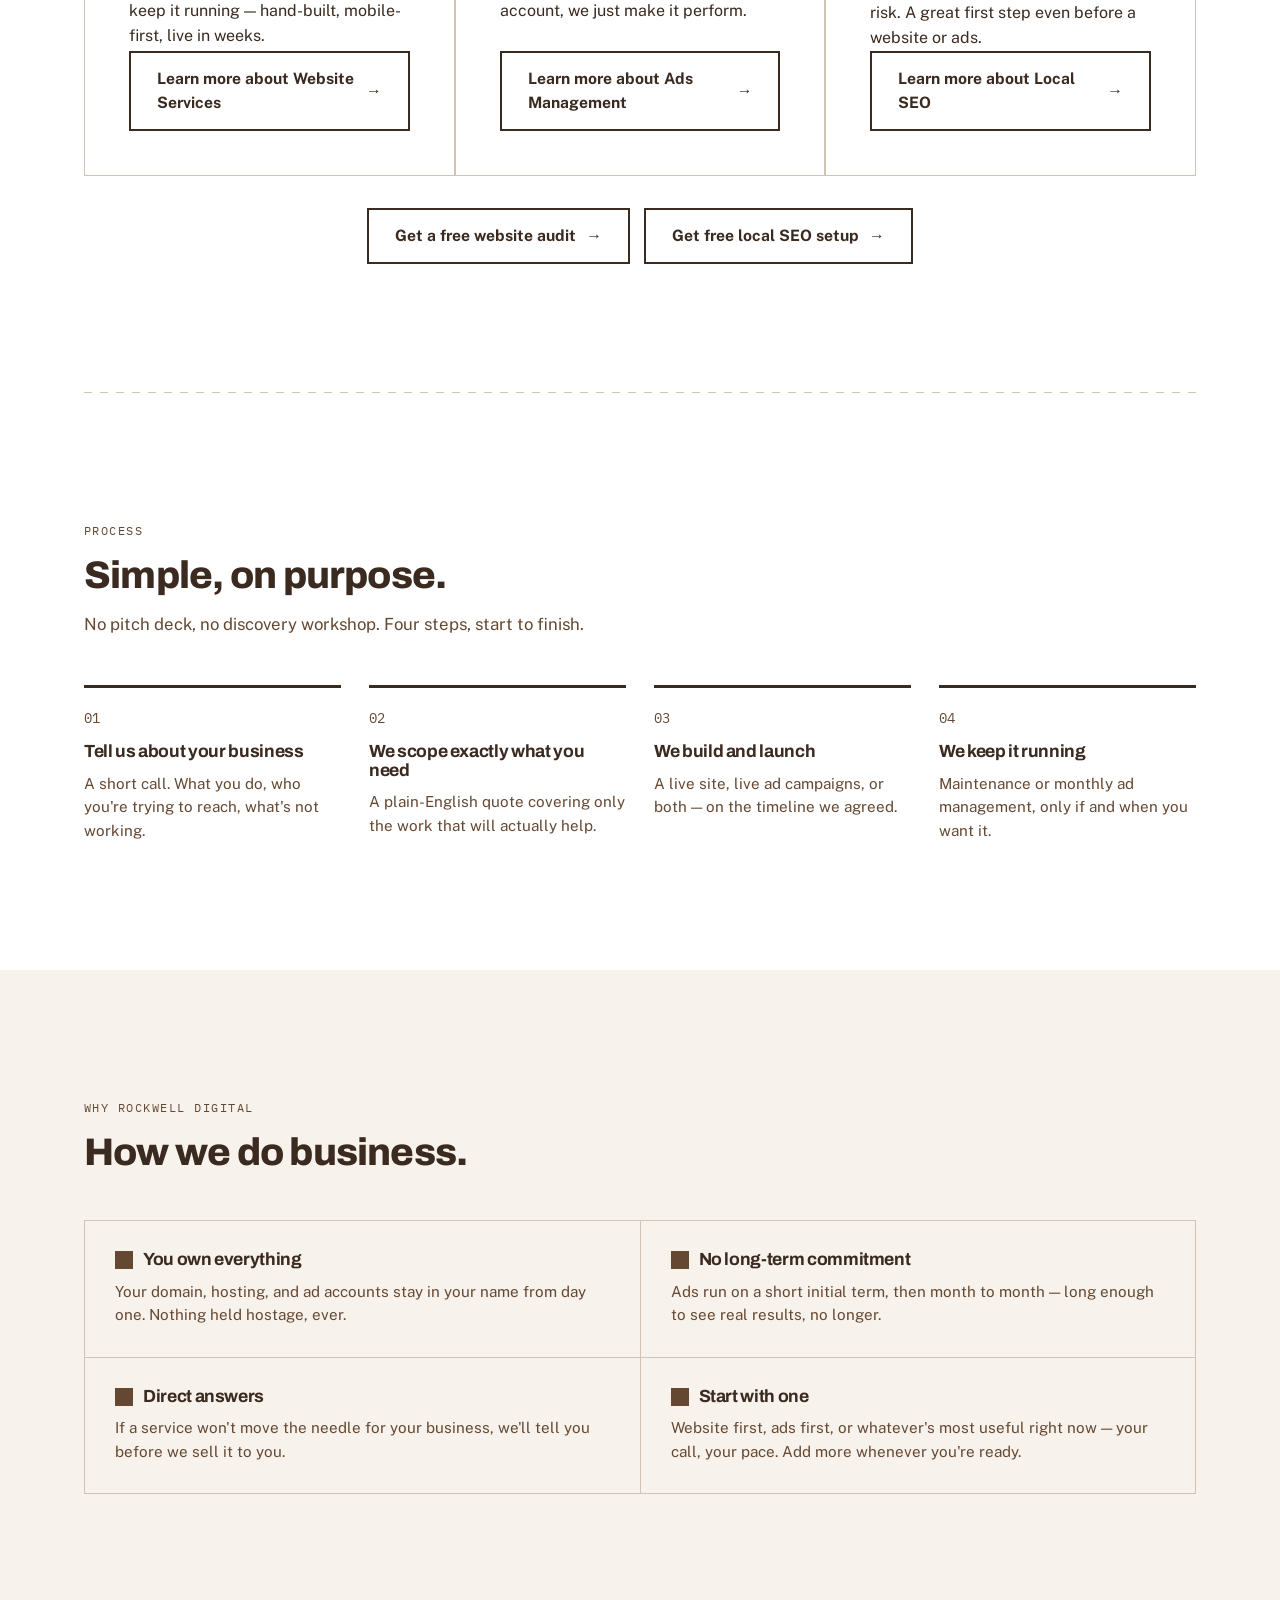
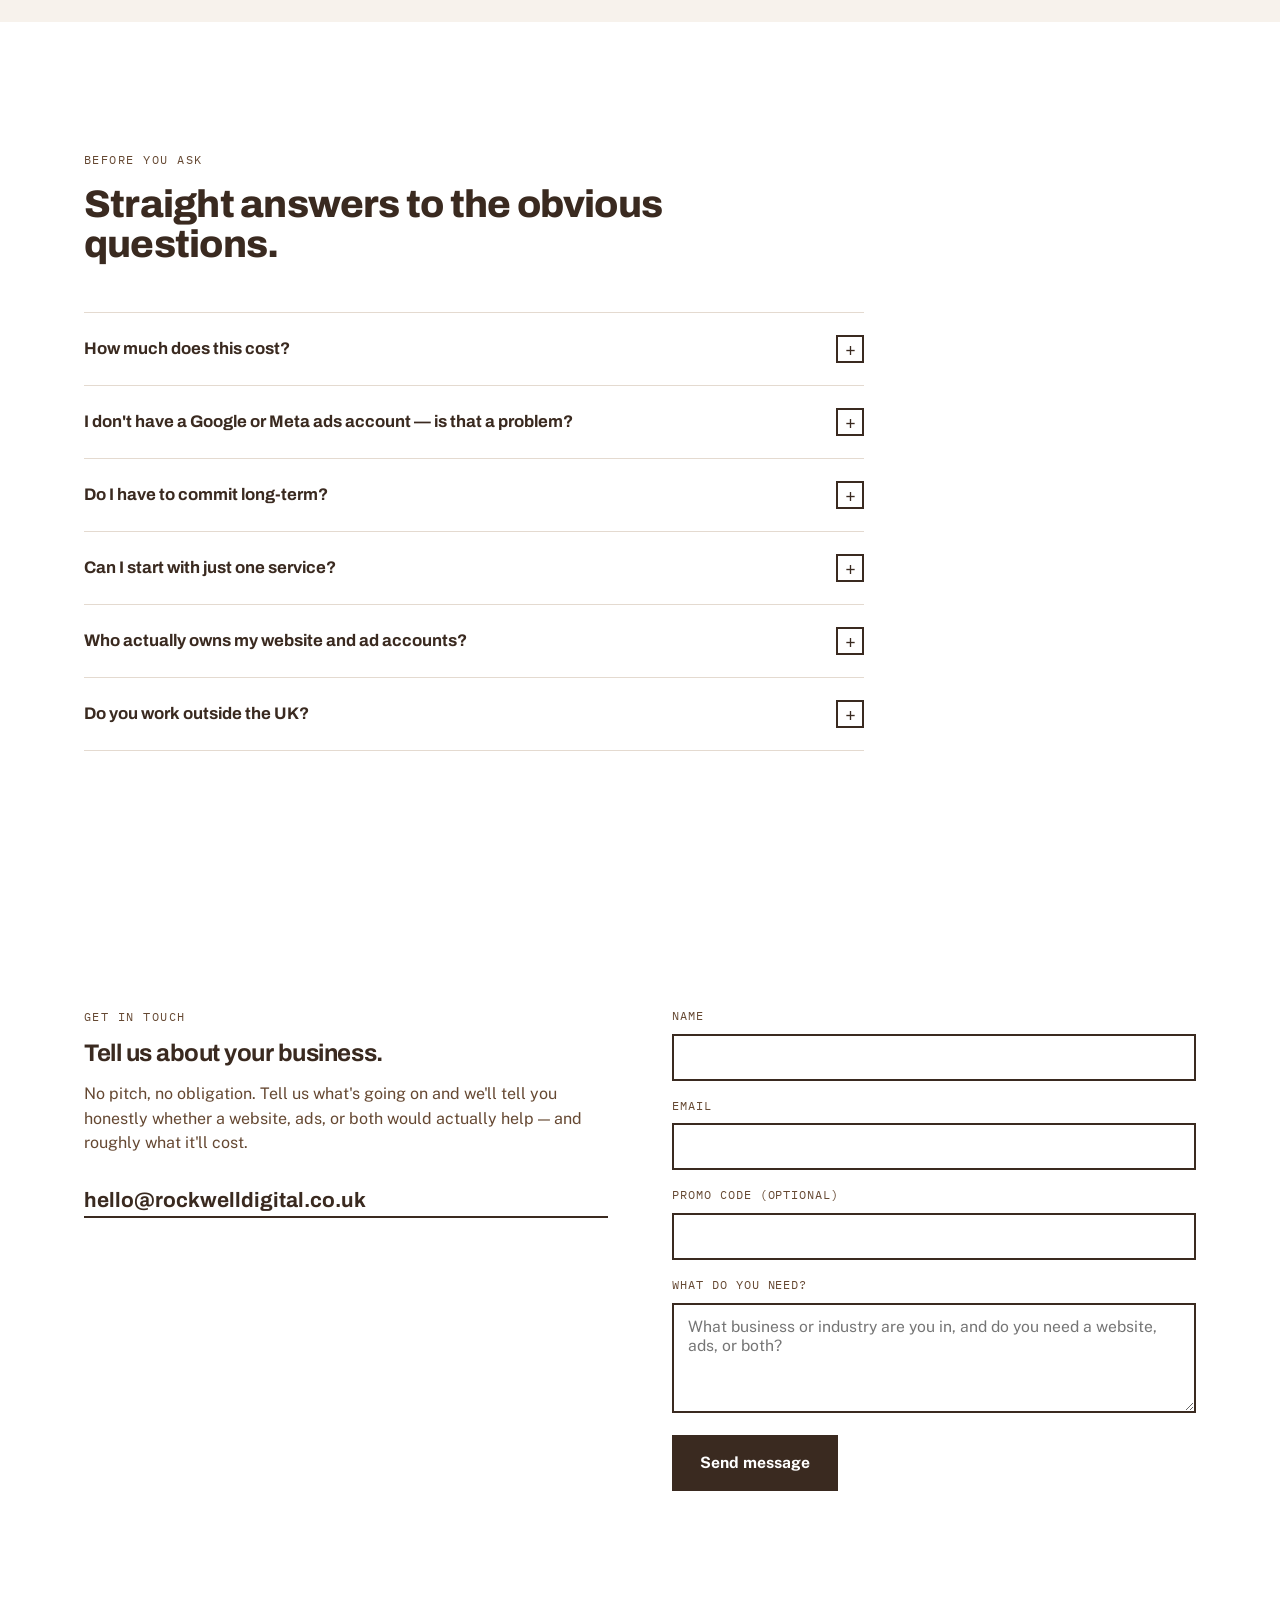
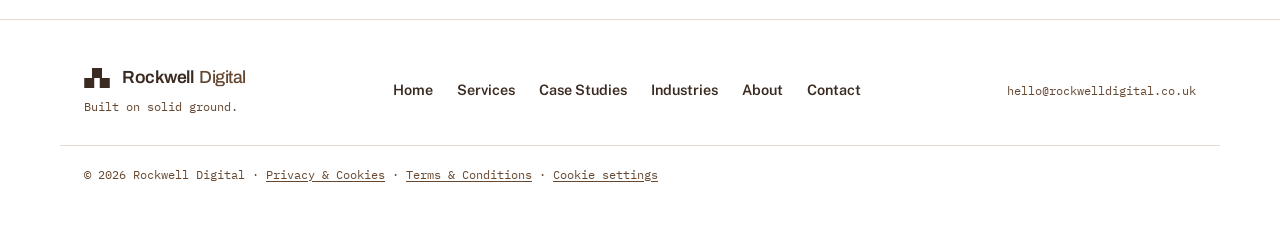
==== commit 0f7921b6: "Update rockwell-digital" ====
--- a/index.html
+++ b/index.html
@@ -9,7 +9,7 @@
   <link rel="preconnect" href="https://fonts.googleapis.com">
   <link rel="preconnect" href="https://fonts.gstatic.com" crossorigin>
   <link href="https://fonts.googleapis.com/css2?family=Archivo:wght@500;600;700;800;900&family=Public+Sans:wght@400;500;600;700&family=IBM+Plex+Mono:wght@400;500;600&display=swap" rel="stylesheet">
-  <link rel="stylesheet" href="styles.css?v=35">
+  <link rel="stylesheet" href="styles.css?v=36">
   <link rel="icon" href="favicon.svg" type="image/svg+xml">
 </head>
 <body>
@@ -293,6 +293,6 @@
   </footer>
 
   <script src="cookie-consent.js" defer></script>
-  <script src="script.js?v=16" defer></script>
+  <script src="script.js?v=17" defer></script>
 </body>
 </html>
--- a/styles.css
+++ b/styles.css
@@ -652,13 +652,14 @@
   z-index: 1;
   pointer-events: none;
   border: 1px solid var(--line-strong);
-  background:
-    linear-gradient(var(--line) 1px, transparent 1px),
-    linear-gradient(90deg, var(--line) 1px, transparent 1px),
-    var(--linen);
-  background-size: 28px 28px, 28px 28px, 100% 100%;
+  background: var(--linen);
+}
+.offer-heading-cell{
+  box-sizing: border-box;
+  border: 1px solid var(--line);
 }
 .offer-heading-cube{
+  border-color: transparent;
   background: var(--ink);
   opacity: 0;
   transform: var(--cube-from);
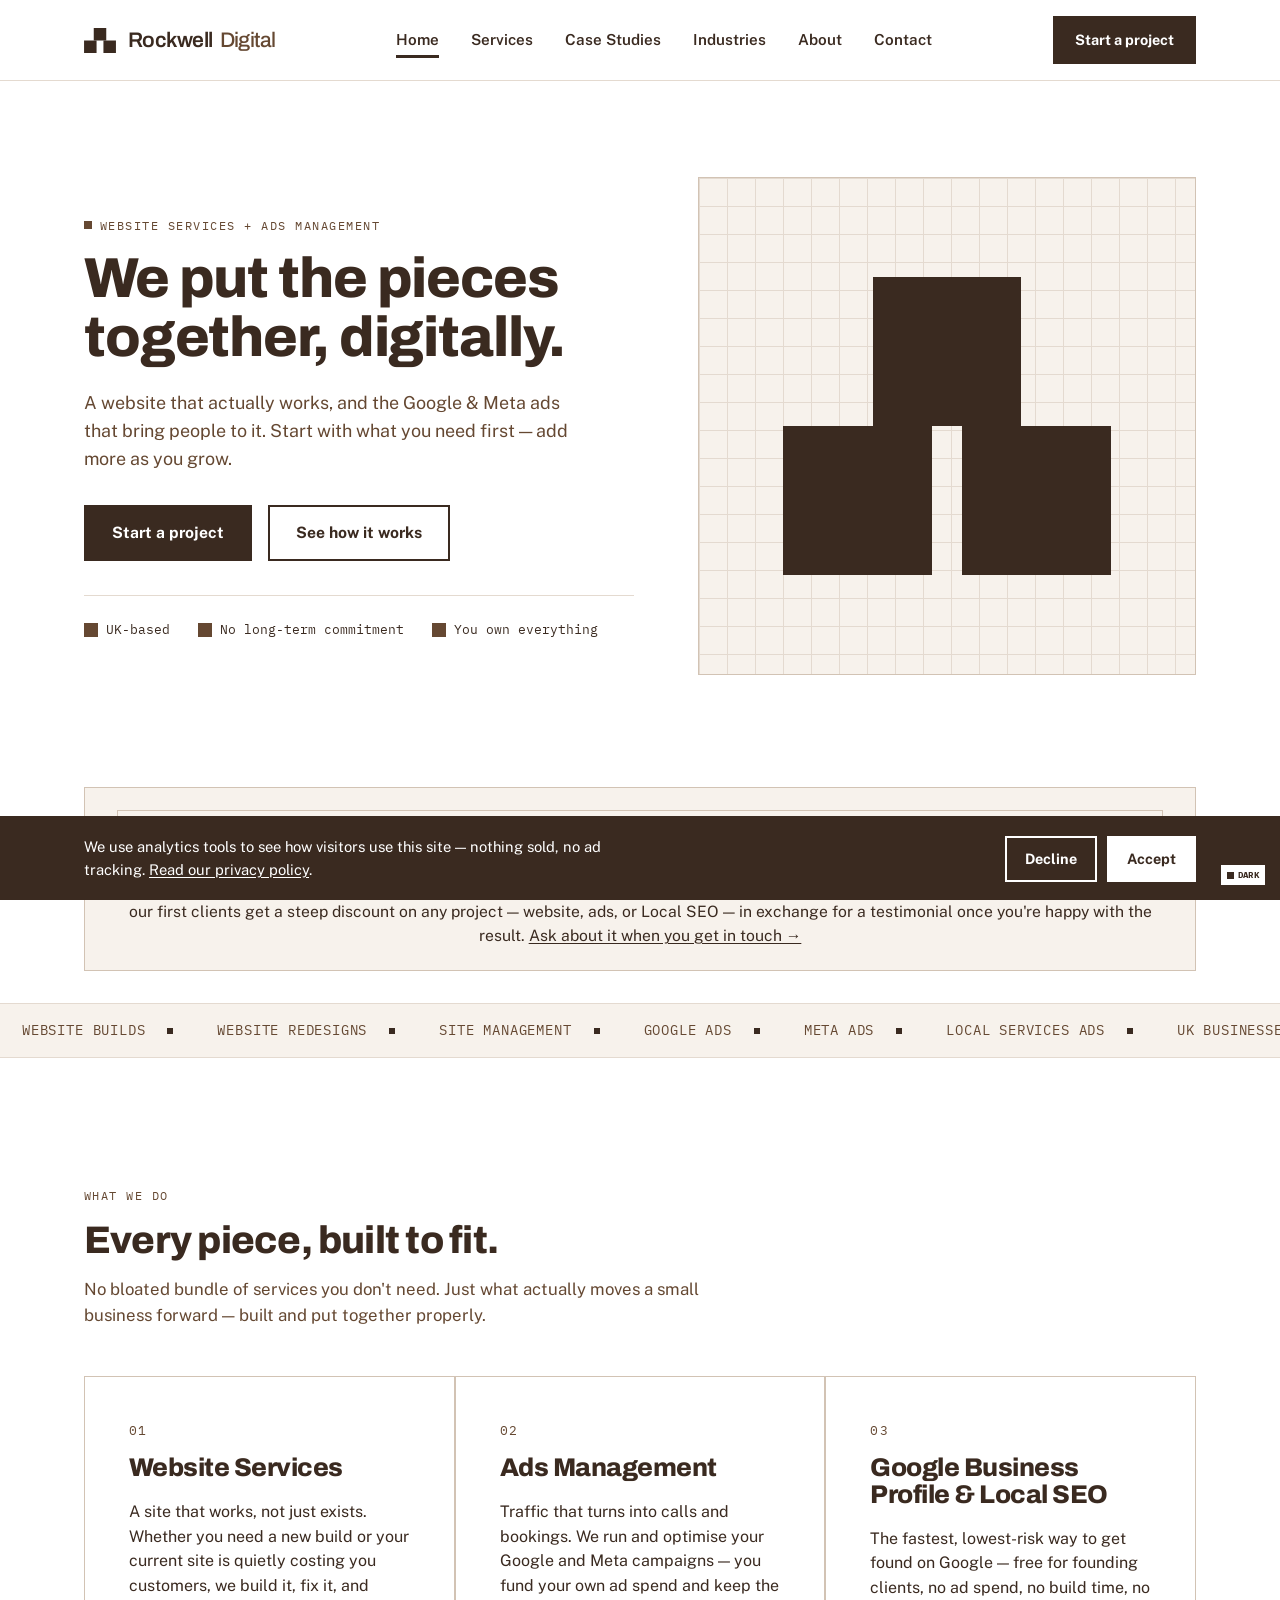
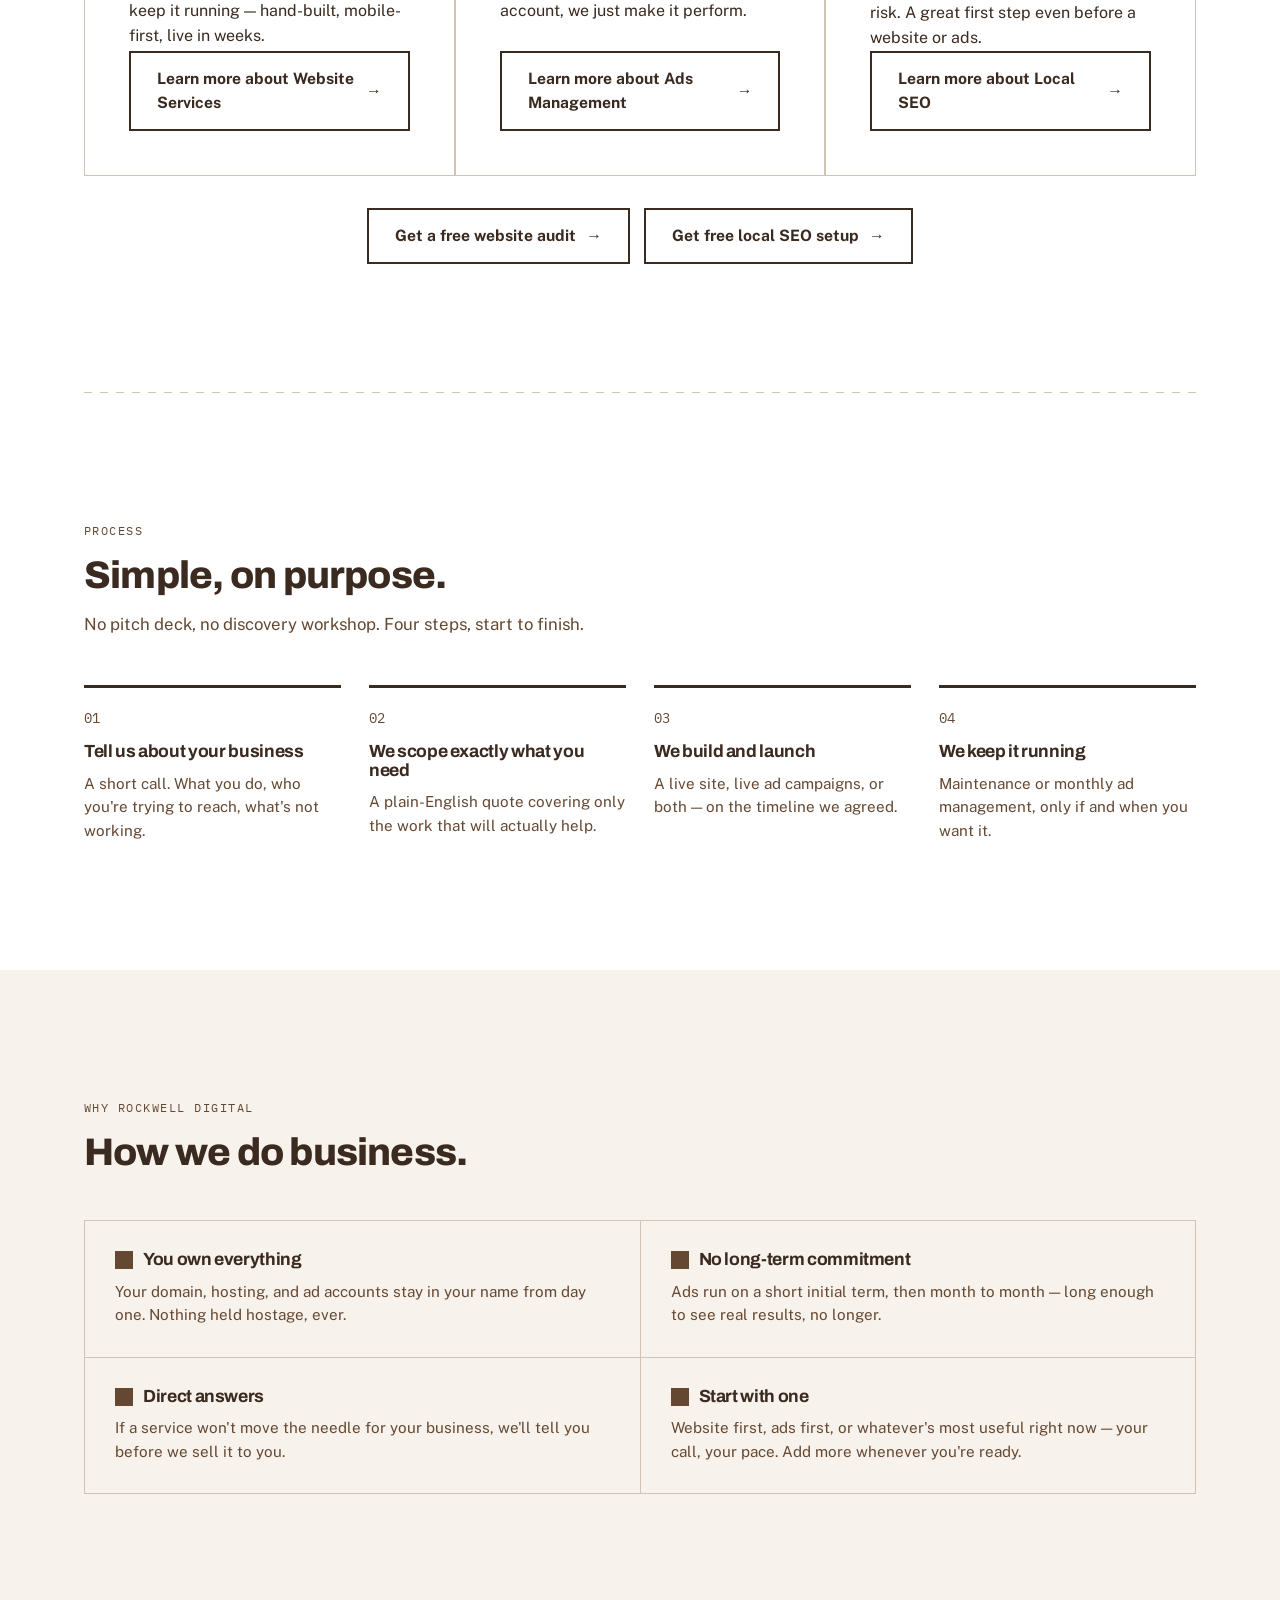
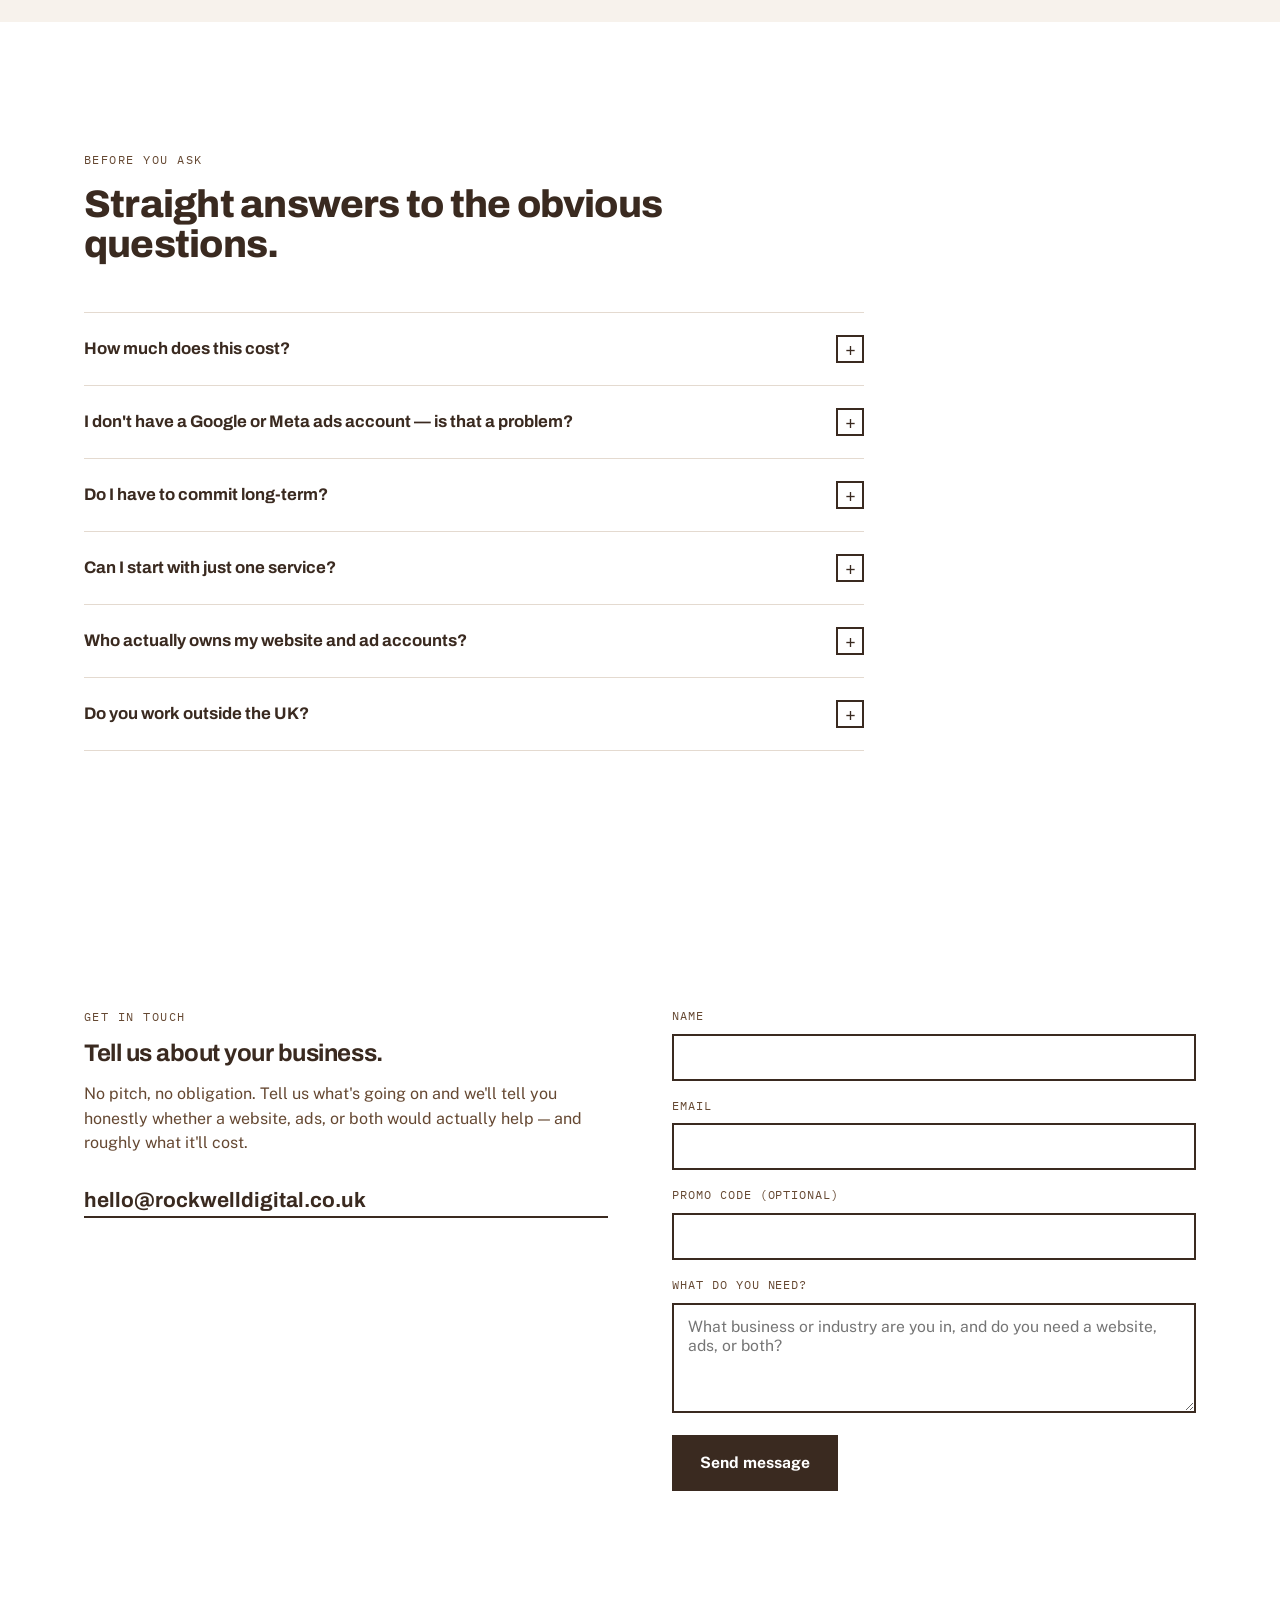
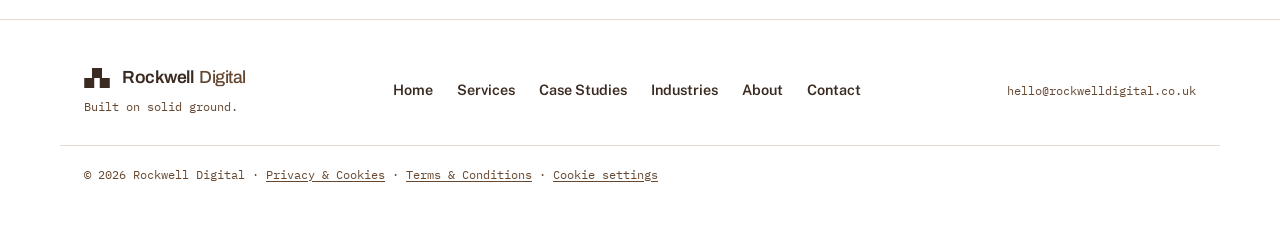
==== commit 66cc7ffd: "Update rockwell-digital" ====
--- a/index.html
+++ b/index.html
@@ -9,7 +9,7 @@
   <link rel="preconnect" href="https://fonts.googleapis.com">
   <link rel="preconnect" href="https://fonts.gstatic.com" crossorigin>
   <link href="https://fonts.googleapis.com/css2?family=Archivo:wght@500;600;700;800;900&family=Public+Sans:wght@400;500;600;700&family=IBM+Plex+Mono:wght@400;500;600&display=swap" rel="stylesheet">
-  <link rel="stylesheet" href="styles.css?v=36">
+  <link rel="stylesheet" href="styles.css?v=39">
   <link rel="icon" href="favicon.svg" type="image/svg+xml">
 </head>
 <body>
@@ -124,8 +124,8 @@
           </article>
         </div>
         <div class="explore-row reveal">
-          <a class="btn btn-secondary" href="contact.html?audit=1">Get a free website audit <span aria-hidden="true">→</span></a>
-          <a class="btn btn-secondary" href="contact.html?gbp=1">Get free local SEO setup <span aria-hidden="true">→</span></a>
+          <a class="btn btn-secondary" href="contact.html?audit=1#play">Get a free website audit <span aria-hidden="true">→</span></a>
+          <a class="btn btn-secondary" href="contact.html?gbp=1#play">Get free local SEO setup <span aria-hidden="true">→</span></a>
         </div>
       </div>
     </section>
@@ -292,7 +292,7 @@
     </div>
   </footer>
 
-  <script src="cookie-consent.js" defer></script>
-  <script src="script.js?v=17" defer></script>
+  <script src="cookie-consent.js?v=2" defer></script>
+  <script src="script.js?v=19" defer></script>
 </body>
 </html>
--- a/styles.css
+++ b/styles.css
@@ -629,9 +629,6 @@
   margin-top: 0;
   font-size: 0.98rem;
   text-align: center;
-  opacity: 0;
-  animation: offerTextIn 480ms var(--ease-out) both;
-  animation-delay: 1000ms;
 }
 .offer-heading-fallback{
   position: absolute;
@@ -661,27 +658,6 @@
 .offer-heading-cube{
   border-color: transparent;
   background: var(--ink);
-  opacity: 0;
-  transform: var(--cube-from);
-  animation: offerCubeIn 520ms var(--ease-snap) both;
-  animation-delay: var(--cube-delay, 0ms);
-}
-@keyframes offerCubeIn{
-  0%{ transform: var(--cube-from); opacity: 0; }
-  55%{ opacity: 1; }
-  100%{ transform: translateY(0); opacity: 1; }
-}
-@keyframes offerTextIn{
-  from{ opacity: 0; transform: translateY(6px); }
-  to{ opacity: 1; transform: translateY(0); }
-}
-@media (prefers-reduced-motion: reduce){
-  .offer-heading-cubes{ display: none; }
-  .offer-heading-fallback{
-    position: static; width: auto; height: auto; padding: 0; margin: 0;
-    overflow: visible; clip: auto; white-space: normal; border: 0;
-  }
-  .why-footnote-box .why-footnote{ animation: none; opacity: 1; transform: none; }
 }
 
 /* ============================================================
@@ -814,6 +790,52 @@
 .deliverables svg{ width: 16px; height: 16px; flex-shrink: 0; margin-top: 4px; }
 .deliverables svg rect{ fill: var(--ink); }
 .audit-cta{ margin-top: 32px; }
+
+/* ============================================================
+   Case studies — template gallery
+   ============================================================ */
+.case-gallery{
+  display: grid;
+  grid-template-columns: repeat(2, 1fr);
+  gap: 1px;
+  background: var(--line-strong);
+  border: 1px solid var(--line-strong);
+}
+.case-card{
+  background: var(--linen);
+  padding: 24px;
+  display: flex;
+  flex-direction: column;
+  gap: 16px;
+}
+.case-card-image{
+  position: relative;
+  aspect-ratio: 8 / 5;
+  background:
+    linear-gradient(var(--line) 1px, transparent 1px),
+    linear-gradient(90deg, var(--line) 1px, transparent 1px),
+    var(--paper);
+  background-size: 20px 20px, 20px 20px, 100% 100%;
+  border: 1px solid var(--line-strong);
+  padding: 6px;
+}
+.case-card-image img{
+  width: 100%;
+  height: 100%;
+  object-fit: cover;
+  display: block;
+}
+.case-card-body{ display: flex; flex-direction: column; gap: 8px; }
+.case-card-tag{
+  font-family: var(--font-mono);
+  font-size: 0.76rem;
+  letter-spacing: 0.1em;
+  text-transform: uppercase;
+  color: var(--clay-text);
+}
+.case-card h3{ font-size: 1.2rem; font-weight: 700; }
+.case-card-body p{ color: var(--clay-text); font-size: 0.95rem; }
+.case-card-body .cred-view{ margin-top: 4px; align-self: flex-start; }
 
 /* Empty state (Work page, before real case studies/testimonials exist) */
 .empty-state{
@@ -914,6 +936,7 @@
 .founder-cred{
   display: flex;
   align-items: center;
+  flex-wrap: wrap;
   gap: 8px;
   font-family: var(--font-mono);
   font-size: 0.8rem;
@@ -921,26 +944,17 @@
 }
 .founder-cred svg{ width: 12px; height: 12px; flex-shrink: 0; }
 .founder-cred svg rect{ fill: var(--clay-text); }
-.founder-skills{
-  border-top: 1px solid var(--line);
-  padding-top: 18px;
-  margin-bottom: 26px;
-}
-.founder-skills-label{
-  font-family: var(--font-mono);
-  font-size: 0.72rem;
-  letter-spacing: 0.1em;
-  text-transform: uppercase;
-  color: var(--clay-text);
-  display: block;
-  margin-bottom: 8px;
-}
-.founder-skills p{
-  color: var(--clay-text);
-  font-size: 0.92rem;
-  max-width: 62ch;
-}
-
+.cred-label{
+  display: inline-flex;
+  align-items: center;
+  gap: 8px;
+}
+.cred-view{
+  color: var(--clay-text);
+  text-decoration: underline;
+  text-underline-offset: 2px;
+  white-space: nowrap;
+}
 /* ============================================================
    Play / Tetris section
    ============================================================ */
@@ -1410,6 +1424,7 @@
   .hero-visual{ order: -1; max-width: 420px; margin: 0 auto; }
   .how-steps{ grid-template-columns: repeat(2, 1fr); }
   .why-grid{ grid-template-columns: 1fr; }
+  .case-gallery{ grid-template-columns: 1fr; }
   .industries-grid{ grid-template-columns: repeat(2, 1fr); }
   .services-grid{ grid-template-columns: 1fr; }
   .contact-grid{ grid-template-columns: 1fr; }
